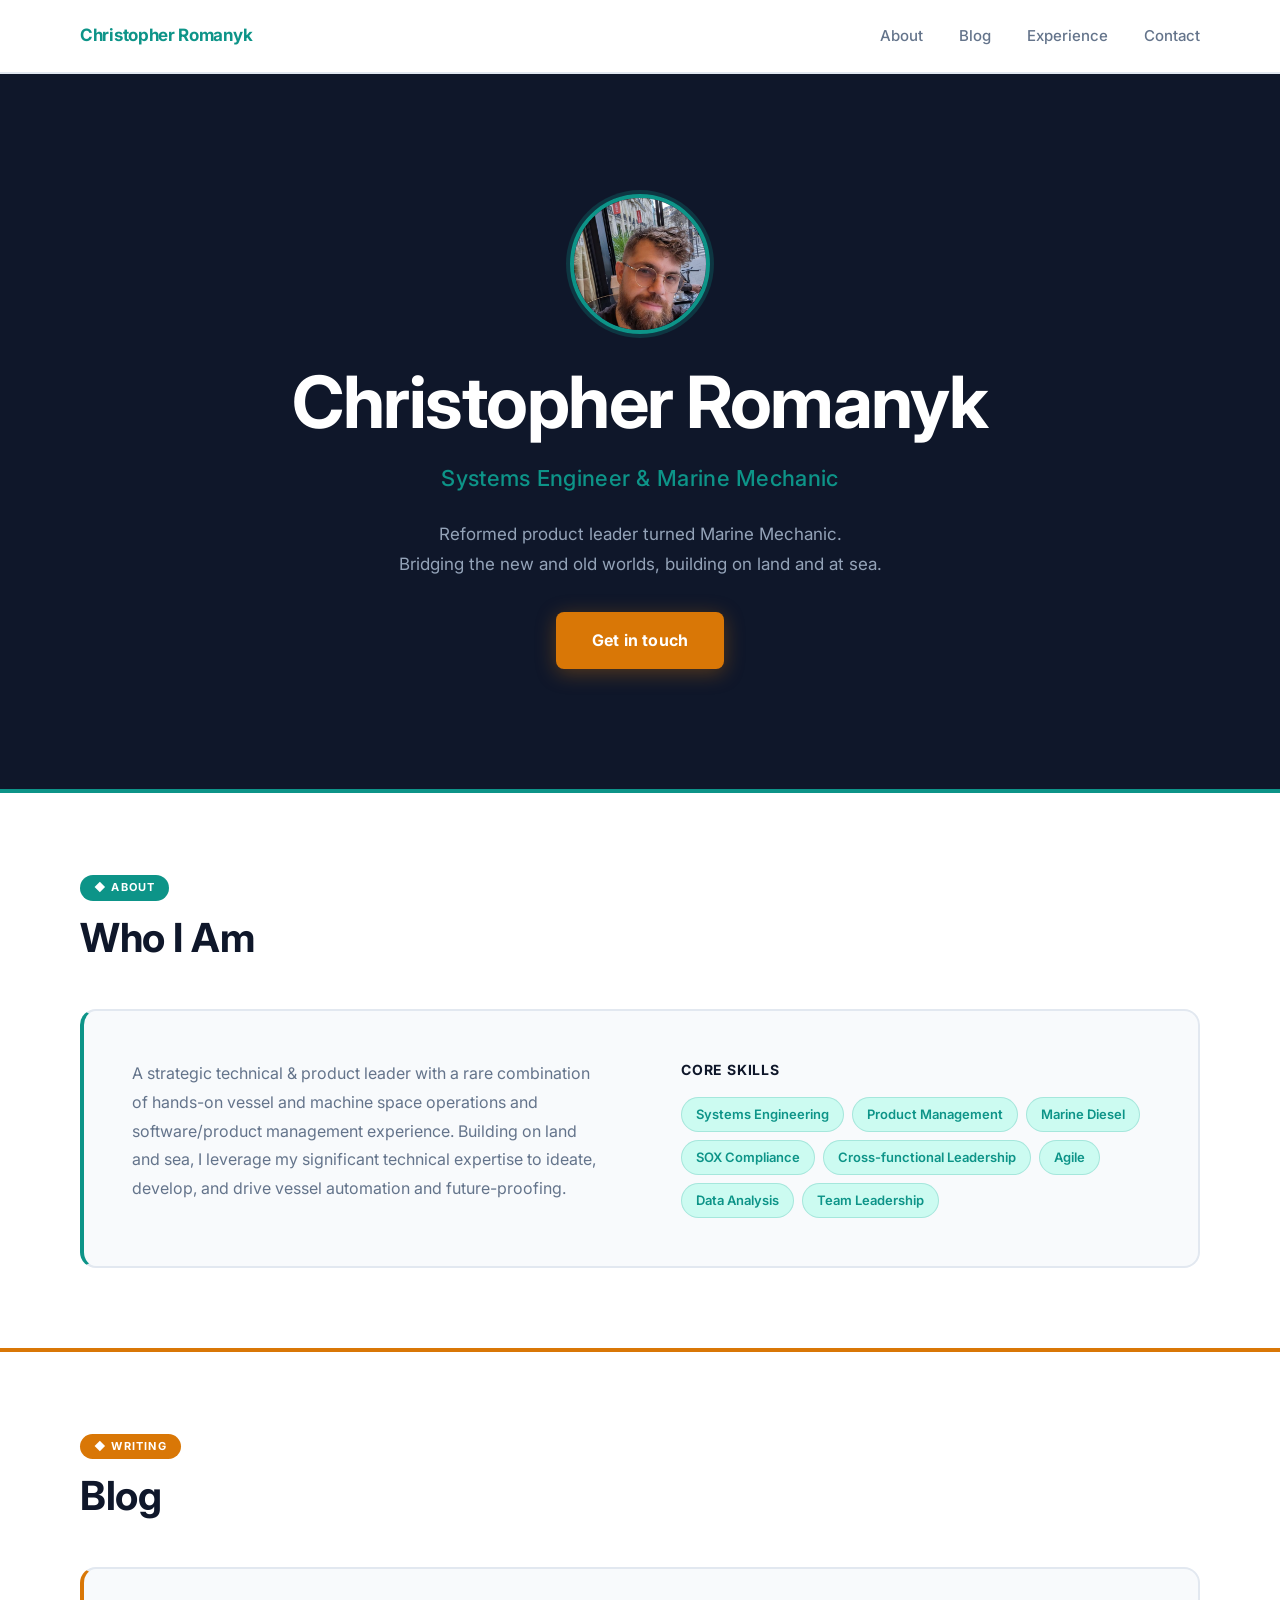
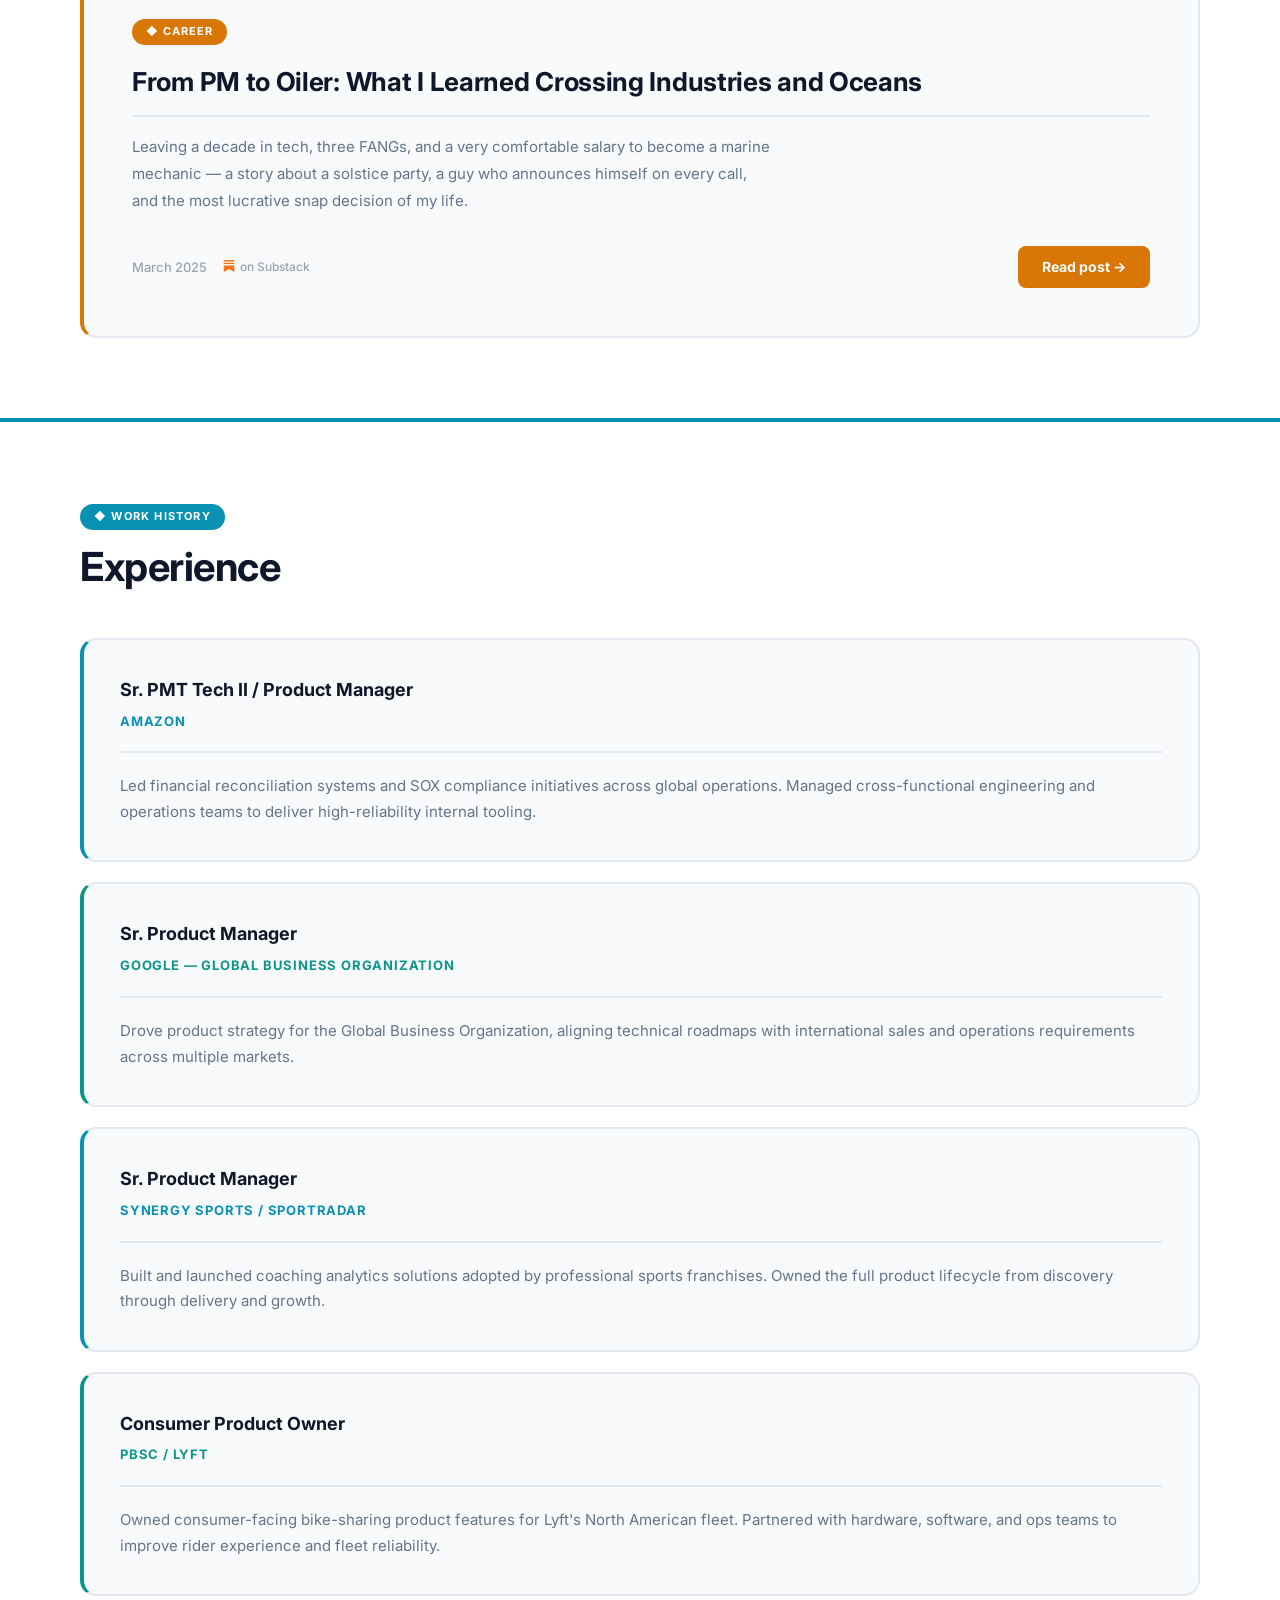
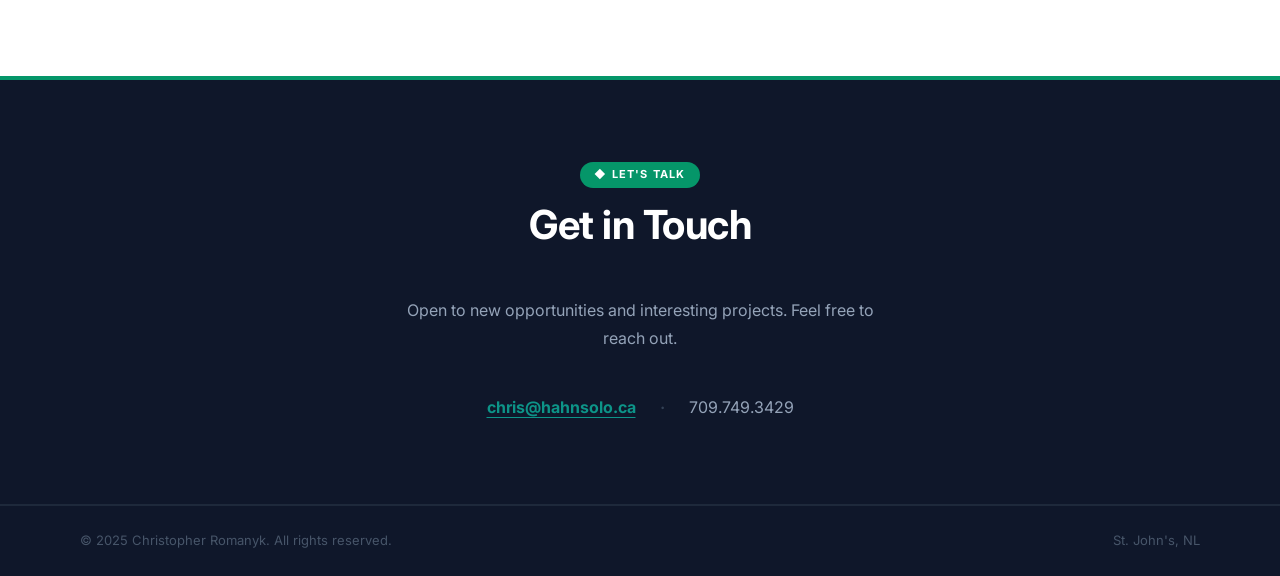
==== index.html @ d070d37f "Update About bio copy in index.html" ====
<!DOCTYPE html>
<html lang="en">
<head>
  <meta charset="UTF-8" />
  <meta name="viewport" content="width=device-width, initial-scale=1.0" />
  <title>Christopher Romanyk</title>
  <link rel="preconnect" href="https://fonts.googleapis.com" />
  <link rel="preconnect" href="https://fonts.gstatic.com" crossorigin />
  <link href="https://fonts.googleapis.com/css2?family=Inter:wght@400;500;600;700&display=swap" rel="stylesheet" />
  <style>
    *, *::before, *::after { box-sizing: border-box; margin: 0; padding: 0; }
    :root {
      --bg:          #FFFFFF;
      --bg-dark:     #0F172A;
      --text-prim:   #0F172A;
      --text-sec:    #64748B;
      --teal:        #0D9488;
      --teal-light:  #CCFBF1;
      --gold:        #D97706;
      --gold-light:  #FEF3C7;
      --cyan:        #0891B2;
      --emerald:     #059669;
      --border:      #E2E8F0;
      --card-bg:     #F8FAFC;
      --max-w:       1280px;
      --pad-x:       80px;
    }
    html { scroll-behavior: smooth; }
    body { font-family: 'Inter', sans-serif; background: var(--bg); color: var(--text-prim); line-height: 1.6; }

    /* NAV */
    header { position: sticky; top: 0; z-index: 100; background: rgba(255,255,255,0.92); backdrop-filter: blur(12px); -webkit-backdrop-filter: blur(12px); border-bottom: 2px solid var(--border); }
    nav { max-width: var(--max-w); margin: 0 auto; padding: 0 var(--pad-x); height: 72px; display: flex; align-items: center; justify-content: space-between; }
    .nav-logo { font-size: 17px; font-weight: 700; color: var(--teal); text-decoration: none; letter-spacing: -0.3px; }
    .nav-links { display: flex; gap: 36px; list-style: none; }
    .nav-links a { font-size: 15px; font-weight: 500; color: var(--text-sec); text-decoration: none; transition: color 0.2s; }
    .nav-links a:hover { color: var(--teal); }

    /* HERO */
    #hero { background: var(--bg-dark); padding: 120px var(--pad-x); display: flex; flex-direction: column; align-items: center; text-align: center; gap: 20px; }
    .hero-photo { width: 140px; height: 140px; border-radius: 50%; object-fit: cover; object-position: center top; border: 4px solid var(--teal); box-shadow: 0 0 0 4px rgba(13,148,136,0.25); margin-bottom: 8px; }
    .hero-name { font-size: 72px; font-weight: 700; line-height: 1.1; letter-spacing: -1.5px; color: #FFFFFF; }
    .hero-title { font-size: 22px; font-weight: 500; color: var(--teal); letter-spacing: 0.3px; }
    .hero-tagline { font-size: 17px; color: #94A3B8; max-width: 620px; line-height: 1.75; margin-top: 4px; }
    .btn { display: inline-block; margin-top: 12px; padding: 16px 36px; background: var(--gold); color: #fff; font-size: 16px; font-weight: 700; border-radius: 8px; text-decoration: none; letter-spacing: 0.2px; transition: background 0.2s, transform 0.15s, box-shadow 0.2s; box-shadow: 0 4px 20px rgba(217,119,6,0.35); }
    .btn:hover { background: #B45309; transform: translateY(-2px); box-shadow: 0 8px 28px rgba(217,119,6,0.45); }

    /* SECTIONS */
    .section-wrapper { border-top: 4px solid var(--border); padding: 80px 0; }
    .section-wrapper.teal-accent  { border-top-color: var(--teal); }
    .section-wrapper.gold-accent  { border-top-color: var(--gold); }
    .section-wrapper.cyan-accent  { border-top-color: var(--cyan); }
    .section-wrapper.dark-section { background: var(--bg-dark); border-top-color: var(--emerald); }
    .inner { max-width: var(--max-w); margin: 0 auto; padding: 0 var(--pad-x); }
    .section-header { margin-bottom: 48px; }
    .section-label { display: inline-flex; align-items: center; gap: 6px; font-size: 11px; font-weight: 700; color: #FFFFFF; text-transform: uppercase; letter-spacing: 1.2px; padding: 4px 14px; border-radius: 9999px; margin-bottom: 14px; }
    .section-label.teal    { background: var(--teal); }
    .section-label.gold    { background: var(--gold); }
    .section-label.cyan    { background: var(--cyan); }
    .section-label.emerald { background: var(--emerald); }
    .section-heading { font-size: 40px; font-weight: 700; letter-spacing: -0.5px; line-height: 1.15; color: var(--text-prim); }
    .dark-section .section-heading { color: #FFFFFF; }

    /* ABOUT */
    .about-grid { display: grid; grid-template-columns: 1fr 1fr; gap: 80px; align-items: start; border: 2px solid var(--border); border-left: 4px solid var(--teal); border-radius: 16px; padding: 48px; background: var(--card-bg); }
    .about-bio { font-size: 16px; color: var(--text-sec); line-height: 1.8; }
    .skills-label { font-size: 14px; font-weight: 700; color: var(--text-prim); margin-bottom: 16px; text-transform: uppercase; letter-spacing: 0.8px; }
    .skills-grid { display: flex; flex-wrap: wrap; gap: 8px; }
    .chip { display: inline-flex; align-items: center; padding: 6px 14px; background: var(--teal-light); color: var(--teal); font-size: 13px; font-weight: 600; border-radius: 9999px; border: 1px solid rgba(13,148,136,0.2); }

    /* BLOG */
    .blog-card { position: relative; display: block; text-decoration: none; background: var(--card-bg); border: 2px solid var(--border); border-left: 4px solid var(--gold); border-radius: 16px; padding: 48px; overflow: hidden; transition: transform 0.25s ease, box-shadow 0.25s ease; }
    .blog-card:hover { transform: translateY(-4px); box-shadow: 0 16px 48px rgba(217,119,6,0.12); }
    .blog-category { display: inline-flex; align-items: center; gap: 6px; font-size: 11px; font-weight: 700; color: #FFFFFF; background: var(--gold); text-transform: uppercase; letter-spacing: 1px; padding: 4px 14px; border-radius: 9999px; margin-bottom: 20px; }
    .blog-title { font-size: 26px; font-weight: 700; color: var(--text-prim); line-height: 1.3; letter-spacing: -0.3px; margin-bottom: 16px; }
    .blog-divider { height: 2px; background: var(--border); margin-bottom: 16px; }
    .blog-excerpt { font-size: 15px; color: var(--text-sec); line-height: 1.8; margin-bottom: 32px; max-width: 640px; }
    .blog-footer { display: flex; align-items: center; justify-content: space-between; }
    .blog-date { font-size: 13px; color: #9ca3af; font-weight: 500; }
    .blog-read-btn { display: inline-flex; align-items: center; gap: 8px; padding: 10px 24px; background: var(--gold); color: #fff; font-size: 14px; font-weight: 700; border-radius: 8px; text-decoration: none; transition: background 0.2s, transform 0.15s; }
    .blog-read-btn:hover { background: #B45309; transform: translateY(-1px); }
    .blog-substack-badge { display: inline-flex; align-items: center; gap: 5px; font-size: 12px; color: #9ca3af; font-weight: 500; }

    /* EXPERIENCE */
    .cards { display: flex; flex-direction: column; gap: 20px; }
    .card { border: 2px solid var(--border); border-left: 4px solid var(--cyan); border-radius: 16px; padding: 36px; background: var(--card-bg); transition: box-shadow 0.2s, transform 0.2s; }
    .card:hover { box-shadow: 0 8px 32px rgba(8,145,178,0.1); transform: translateY(-2px); }
    .card:nth-child(even) { border-left-color: var(--teal); }
    .card-role { font-size: 18px; font-weight: 700; color: var(--text-prim); margin-bottom: 6px; }
    .card-company { font-size: 13px; font-weight: 700; color: var(--cyan); text-transform: uppercase; letter-spacing: 0.8px; margin-bottom: 20px; }
    .card:nth-child(even) .card-company { color: var(--teal); }
    .card-divider { height: 2px; background: var(--border); margin-bottom: 20px; }
    .card-desc { font-size: 15px; color: var(--text-sec); line-height: 1.7; }

    /* CONTACT */
    .dark-section .inner { display: flex; flex-direction: column; align-items: center; text-align: center; }
    .contact-sub { font-size: 16px; color: #94A3B8; max-width: 500px; line-height: 1.75; margin-bottom: 40px; }
    .contact-links { display: flex; align-items: center; gap: 24px; }
    .contact-links a { font-size: 16px; font-weight: 700; color: var(--teal); text-decoration: underline; text-underline-offset: 4px; transition: color 0.2s; }
    .contact-links a:hover { color: #5EEAD4; }
    .contact-sep { color: #334155; font-size: 20px; }
    .contact-phone { font-size: 16px; color: #94A3B8; }

    /* FOOTER */
    footer { border-top: 2px solid #1E293B; height: 72px; display: flex; align-items: center; background: var(--bg-dark); }
    .footer-inner { max-width: var(--max-w); margin: 0 auto; padding: 0 var(--pad-x); width: 100%; display: flex; justify-content: space-between; align-items: center; }
    footer span { font-size: 13px; color: #475569; }

    /* RESPONSIVE */
    @media (max-width: 900px) { :root { --pad-x: 24px; } .hero-name { font-size: 48px; } .about-grid { grid-template-columns: 1fr; gap: 40px; padding: 32px; } }
    @media (max-width: 600px) { .hero-name { font-size: 36px; } .hero-title { font-size: 18px; } .hero-tagline { font-size: 15px; } nav { padding: 0 24px; } .nav-links { gap: 20px; } #hero { padding: 80px 24px; } .blog-card { padding: 32px 24px; } }
  </style>
</head>
<body>

  <header>
    <nav>
      <a class="nav-logo" href="#">Christopher Romanyk</a>
      <ul class="nav-links">
        <li><a href="#about">About</a></li>
        <li><a href="#blog">Blog</a></li>
        <li><a href="#experience">Experience</a></li>
        <li><a href="#contact">Contact</a></li>
      </ul>
    </nav>
  </header>

  <section id="hero">
    <img class="hero-photo" src="assets/photo.png" alt="Christopher Romanyk" />
    <h1 class="hero-name">Christopher Romanyk</h1>
    <p class="hero-title">Systems Engineer &amp; Marine Mechanic</p>
    <p class="hero-tagline">Reformed product leader turned Marine Mechanic.<br>Bridging the new and old worlds, building on land and at sea.</p>
    <a class="btn" href="#contact">Get in touch</a>
  </section>

  <div class="section-wrapper teal-accent" id="about">
    <div class="inner">
      <div class="section-header">
        <div class="section-label teal">&#9670; About</div>
        <h2 class="section-heading">Who I Am</h2>
      </div>
      <div class="about-grid">
        <p class="about-bio">A strategic technical &amp; product leader with a rare combination of hands-on vessel and machine space operations and software/product management experience. Building on land and sea, I leverage my significant technical expertise to ideate, develop, and drive vessel automation and future-proofing.</p>
        <div>
          <p class="skills-label">Core Skills</p>
          <div class="skills-grid">
            <span class="chip">Systems Engineering</span>
            <span class="chip">Product Management</span>
            <span class="chip">Marine Diesel</span>
            <span class="chip">SOX Compliance</span>
            <span class="chip">Cross-functional Leadership</span>
            <span class="chip">Agile</span>
            <span class="chip">Data Analysis</span>
            <span class="chip">Team Leadership</span>
          </div>
        </div>
      </div>
    </div>
  </div>

  <div class="section-wrapper gold-accent" id="blog">
    <div class="inner">
      <div class="section-header">
        <div class="section-label gold">&#9670; Writing</div>
        <h2 class="section-heading">Blog</h2>
      </div>
      <div class="cards">
        <article class="blog-card">
          <span class="blog-category">&#9670; Career</span>
          <h3 class="blog-title">From PM to Oiler: What I Learned Crossing Industries and Oceans</h3>
          <div class="blog-divider"></div>
          <p class="blog-excerpt">Leaving a decade in tech, three FANGs, and a very comfortable salary to become a marine mechanic — a story about a solstice party, a guy who announces himself on every call, and the most lucrative snap decision of my life.</p>
          <div class="blog-footer">
            <div>
              <span class="blog-date">March 2025</span>
              <span class="blog-substack-badge" style="margin-left:12px;">
                <svg width="12" height="12" viewBox="0 0 24 24" fill="#f97316"><path d="M22.539 8.242H1.46V5.406h21.08v2.836zM1.46 10.812V24L12 18.11 22.54 24V10.812H1.46zM22.54 0H1.46v2.836h21.08V0z"/></svg>
                on Substack
              </span>
            </div>
            <a class="blog-read-btn" href="https://chrishahn3.substack.com/p/from-pm-to-oiler" target="_blank" rel="noopener">Read post &#8594;</a>
          </div>
        </article>
      </div>
    </div>
  </div>

  <div class="section-wrapper cyan-accent" id="experience">
    <div class="inner">
      <div class="section-header">
        <div class="section-label cyan">&#9670; Work History</div>
        <h2 class="section-heading">Experience</h2>
      </div>
      <div class="cards">
        <article class="card">
          <p class="card-role">Sr. PMT Tech II / Product Manager</p>
          <p class="card-company">Amazon</p>
          <div class="card-divider"></div>
          <p class="card-desc">Led financial reconciliation systems and SOX compliance initiatives across global operations. Managed cross-functional engineering and operations teams to deliver high-reliability internal tooling.</p>
        </article>
        <article class="card">
          <p class="card-role">Sr. Product Manager</p>
          <p class="card-company">Google &#8212; Global Business Organization</p>
          <div class="card-divider"></div>
          <p class="card-desc">Drove product strategy for the Global Business Organization, aligning technical roadmaps with international sales and operations requirements across multiple markets.</p>
        </article>
        <article class="card">
          <p class="card-role">Sr. Product Manager</p>
          <p class="card-company">Synergy Sports / SportRadar</p>
          <div class="card-divider"></div>
          <p class="card-desc">Built and launched coaching analytics solutions adopted by professional sports franchises. Owned the full product lifecycle from discovery through delivery and growth.</p>
        </article>
        <article class="card">
          <p class="card-role">Consumer Product Owner</p>
          <p class="card-company">PBSC / Lyft</p>
          <div class="card-divider"></div>
          <p class="card-desc">Owned consumer-facing bike-sharing product features for Lyft's North American fleet. Partnered with hardware, software, and ops teams to improve rider experience and fleet reliability.</p>
        </article>
      </div>
    </div>
  </div>

  <div class="section-wrapper dark-section" id="contact">
    <div class="inner">
      <div class="section-header">
        <div class="section-label emerald">&#9670; Let's Talk</div>
        <h2 class="section-heading">Get in Touch</h2>
      </div>
      <p class="contact-sub">Open to new opportunities and interesting projects. Feel free to reach out.</p>
      <div class="contact-links">
        <a href="mailto:chris@hahnsolo.ca">chris@hahnsolo.ca</a>
        <span class="contact-sep">&#183;</span>
        <span class="contact-phone">709.749.3429</span>
      </div>
    </div>
  </div>

  <footer>
    <div class="footer-inner">
      <span>&#169; 2025 Christopher Romanyk. All rights reserved.</span>
      <span>St. John's, NL</span>
    </div>
  </footer>

</body>
</html>
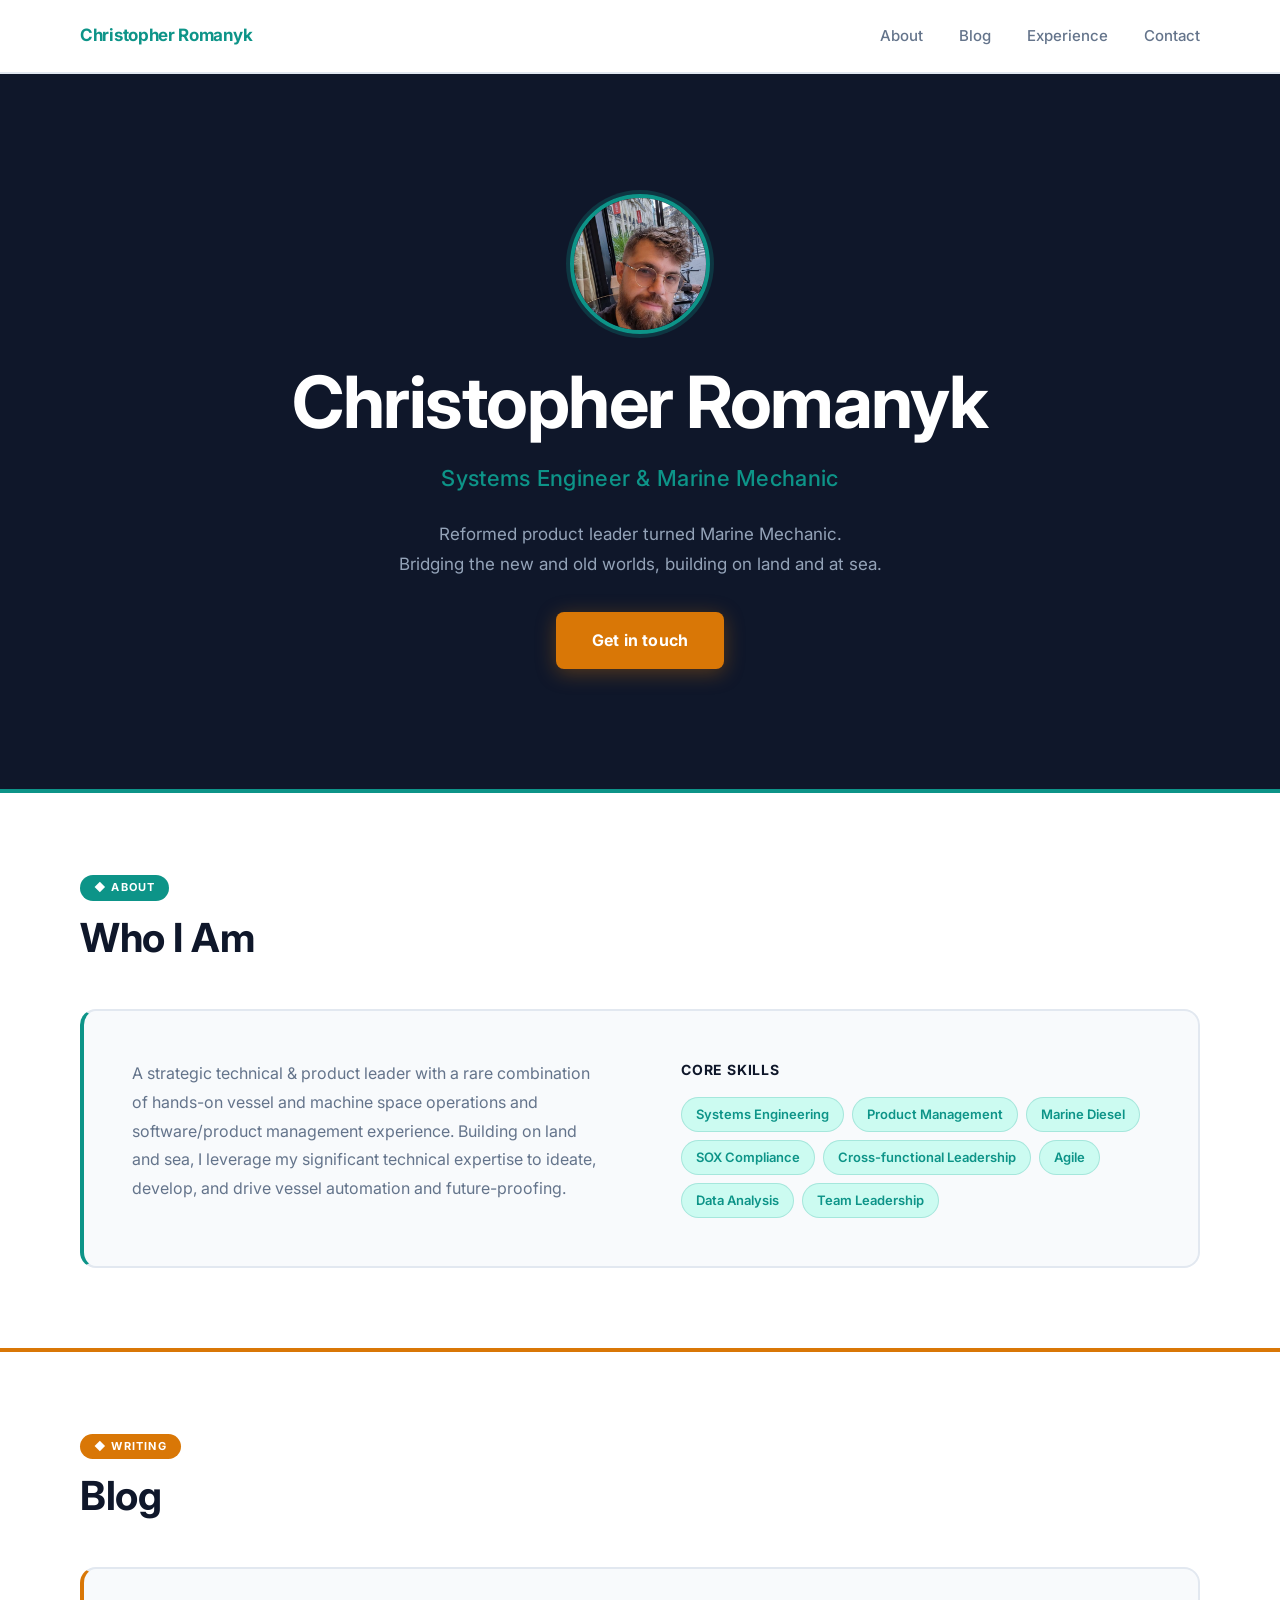
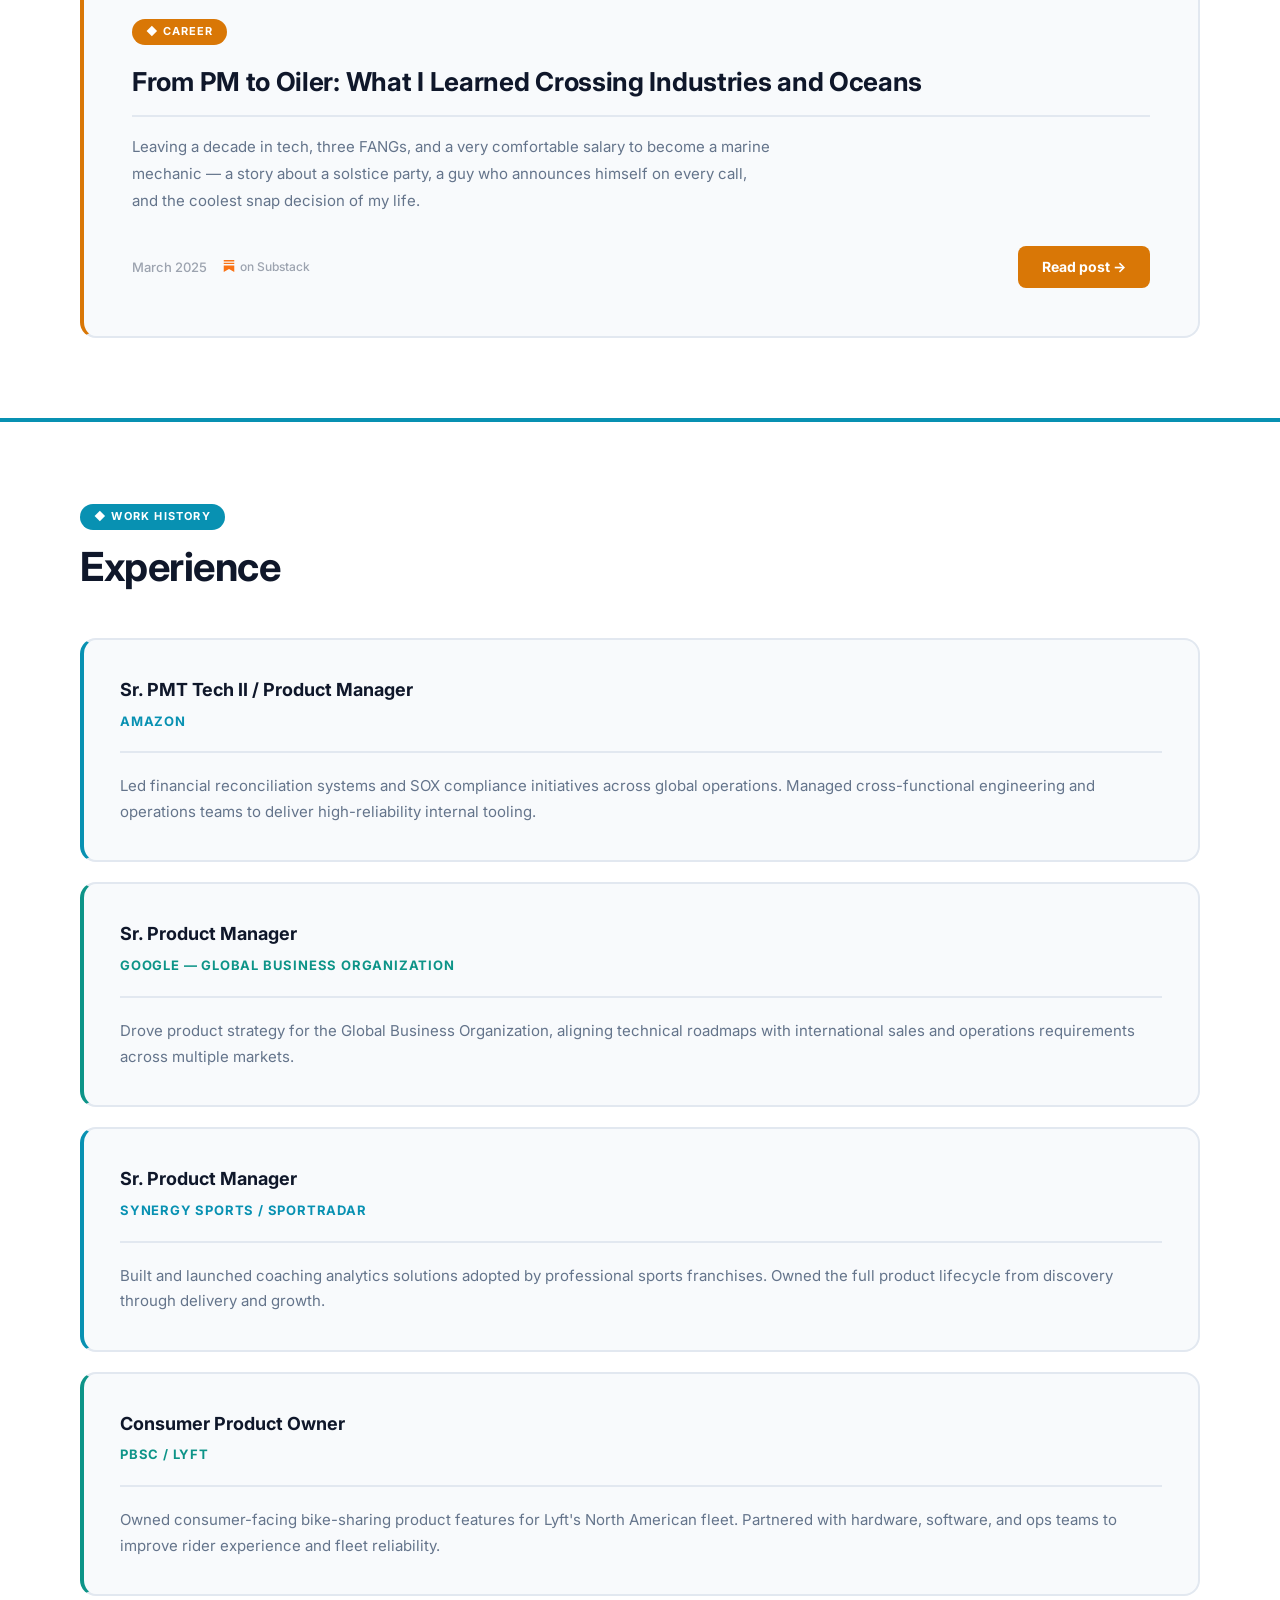
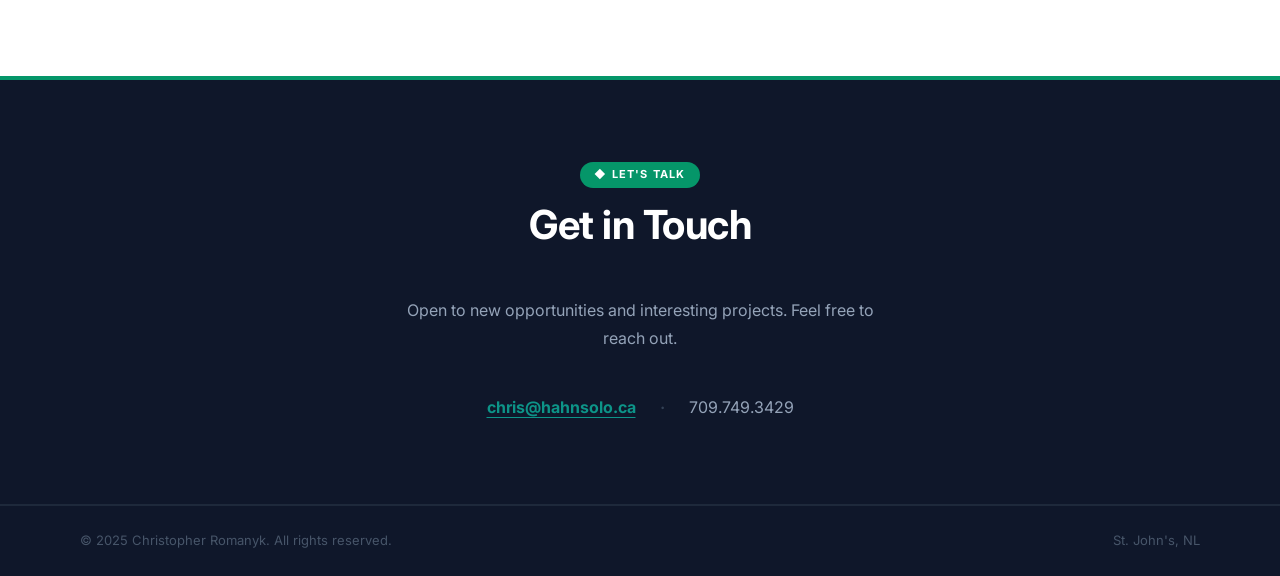
==== commit 26e56862: "Update blog excerpt: 'coolest' instead of 'most lucrative' snap decision" ====
--- a/index.html
+++ b/index.html
@@ -169,7 +169,7 @@
           <span class="blog-category">&#9670; Career</span>
           <h3 class="blog-title">From PM to Oiler: What I Learned Crossing Industries and Oceans</h3>
           <div class="blog-divider"></div>
-          <p class="blog-excerpt">Leaving a decade in tech, three FANGs, and a very comfortable salary to become a marine mechanic — a story about a solstice party, a guy who announces himself on every call, and the most lucrative snap decision of my life.</p>
+          <p class="blog-excerpt">Leaving a decade in tech, three FANGs, and a very comfortable salary to become a marine mechanic — a story about a solstice party, a guy who announces himself on every call, and the coolest snap decision of my life.</p>
           <div class="blog-footer">
             <div>
               <span class="blog-date">March 2025</span>
@@ -243,4 +243,4 @@
   </footer>
 
 </body>
-</html>+</html>
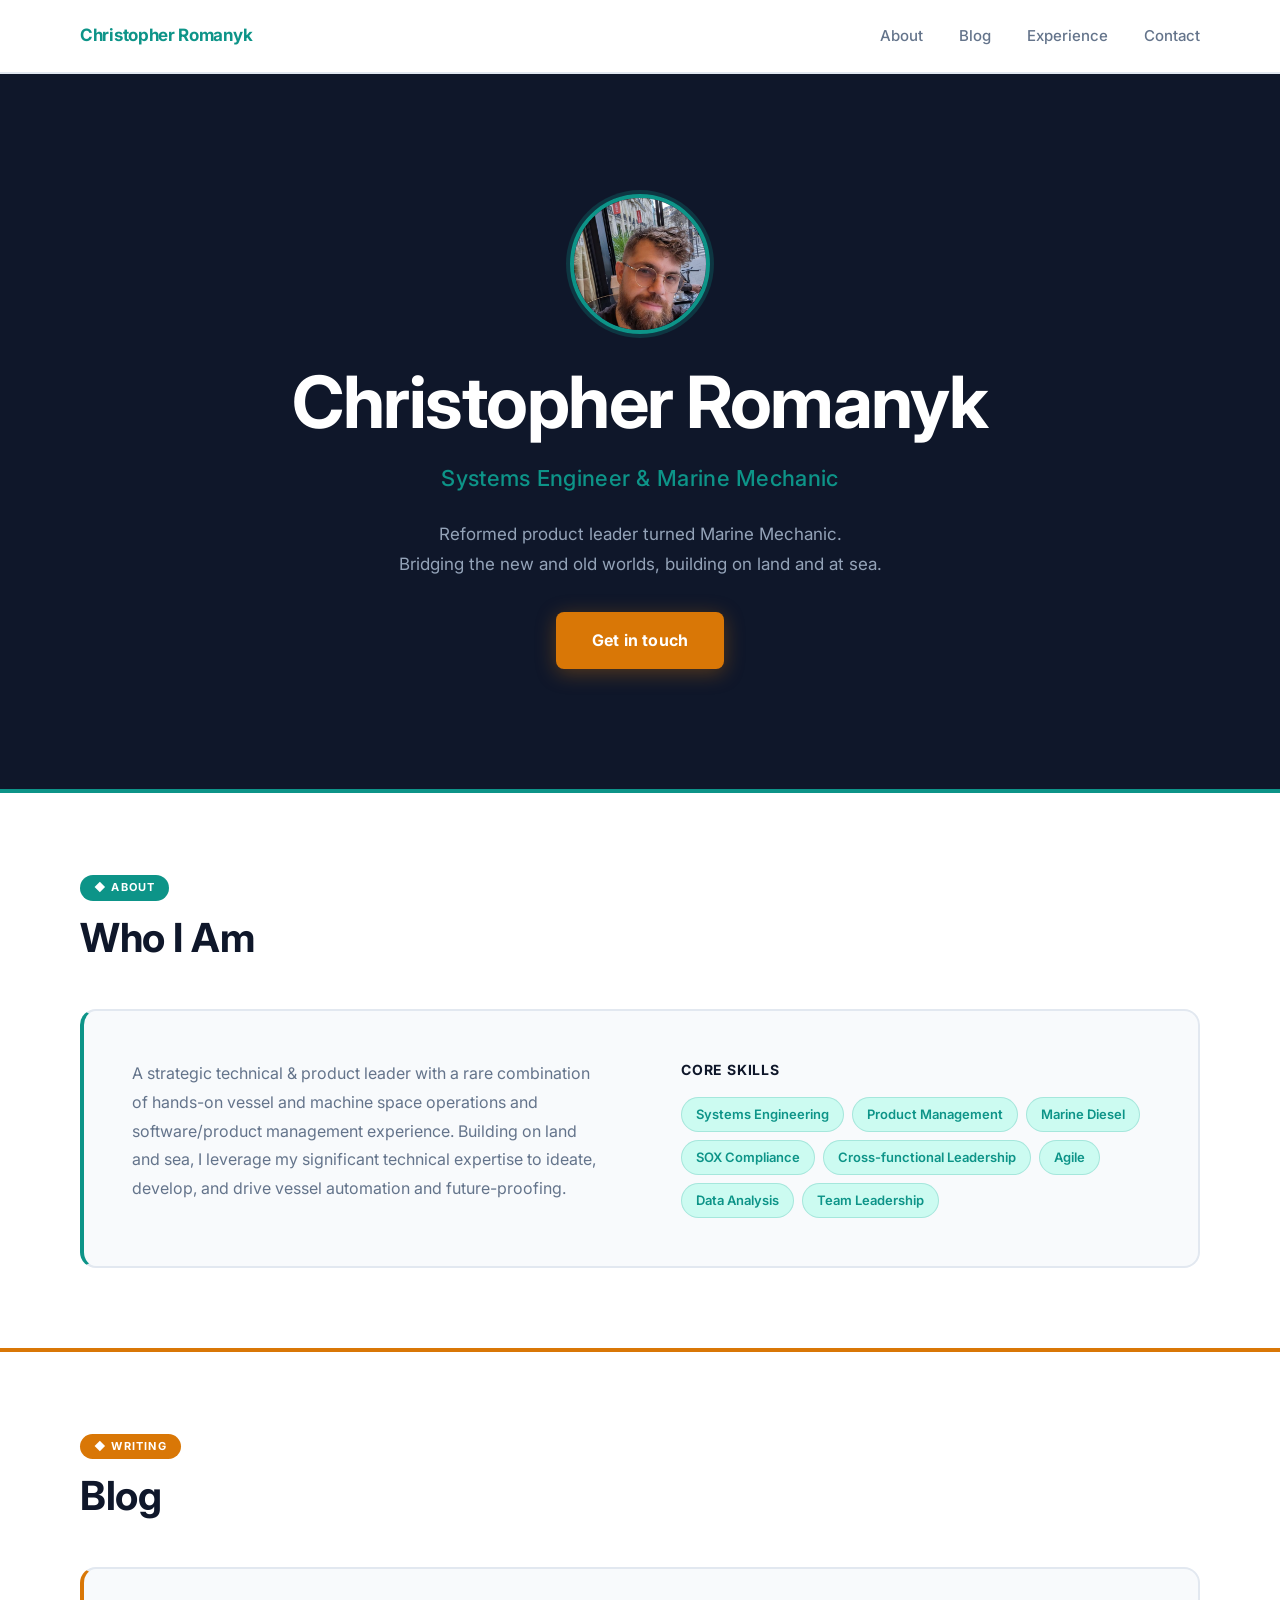
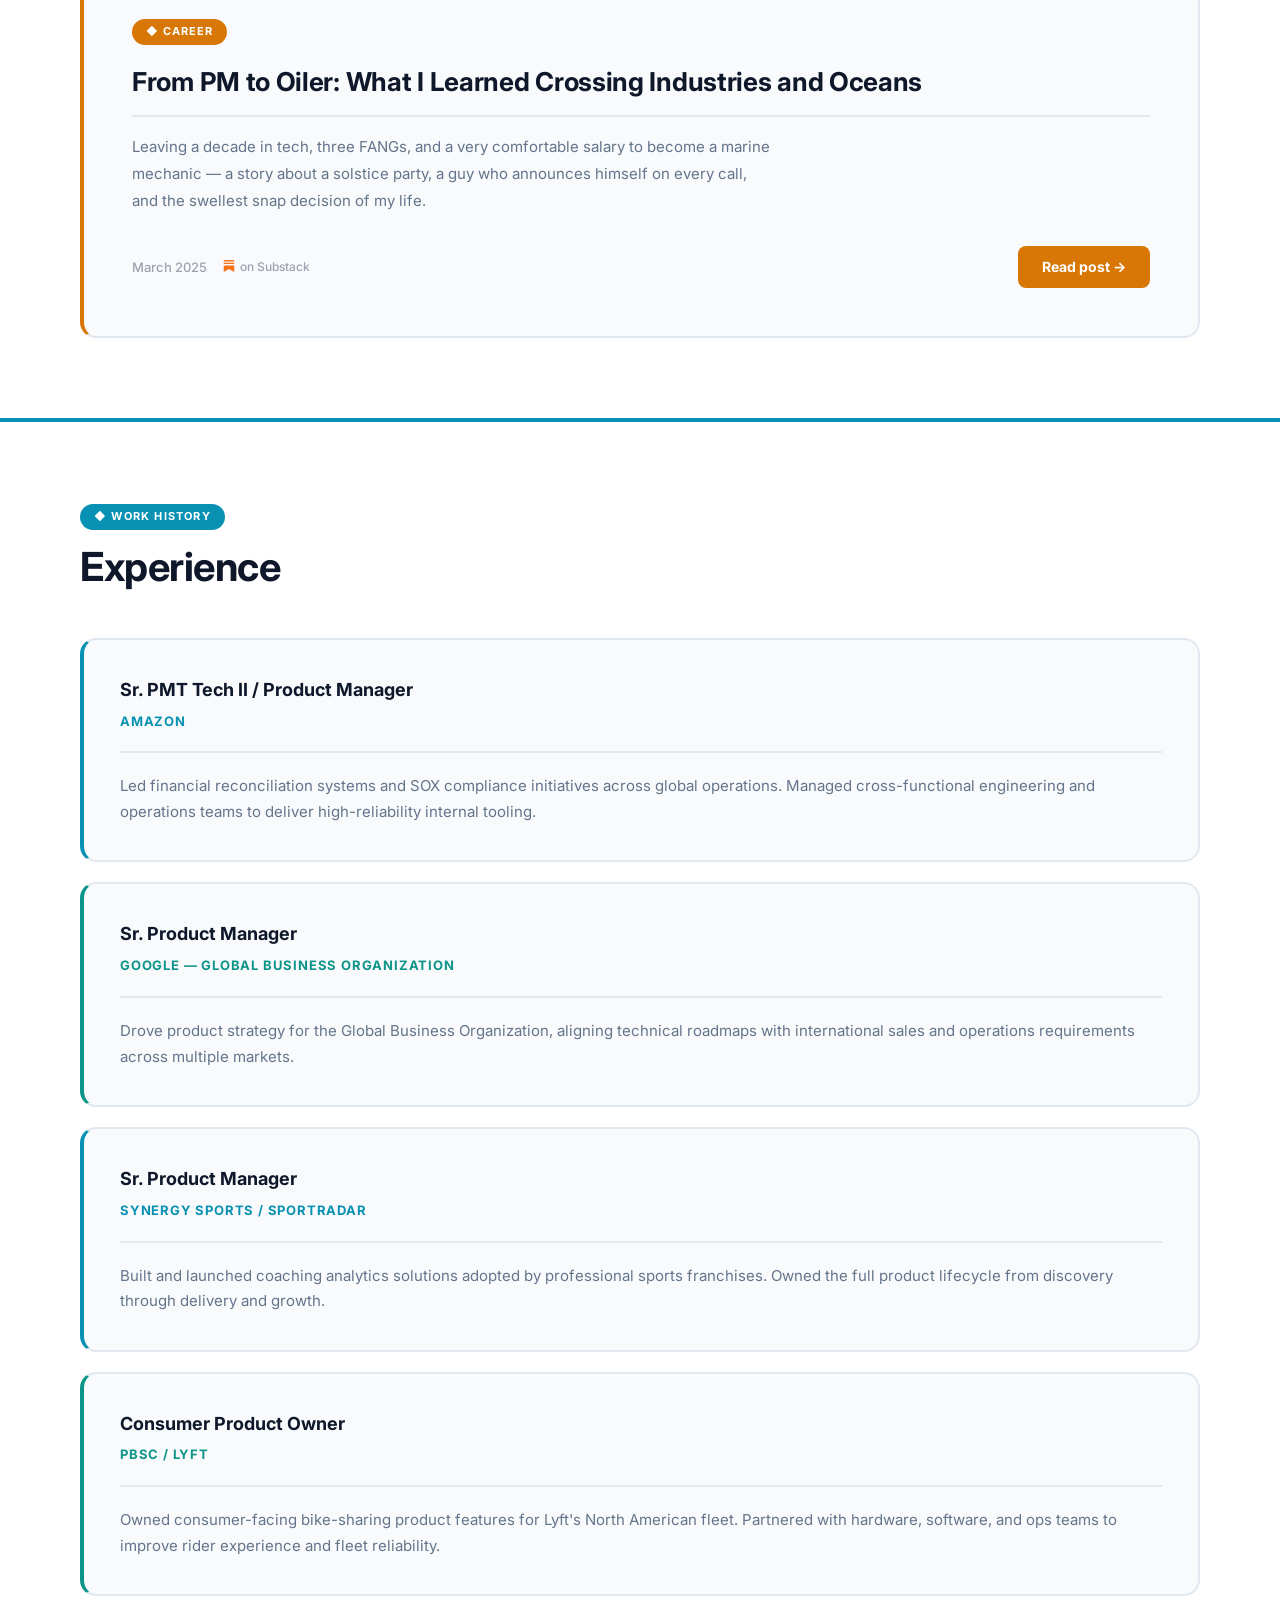
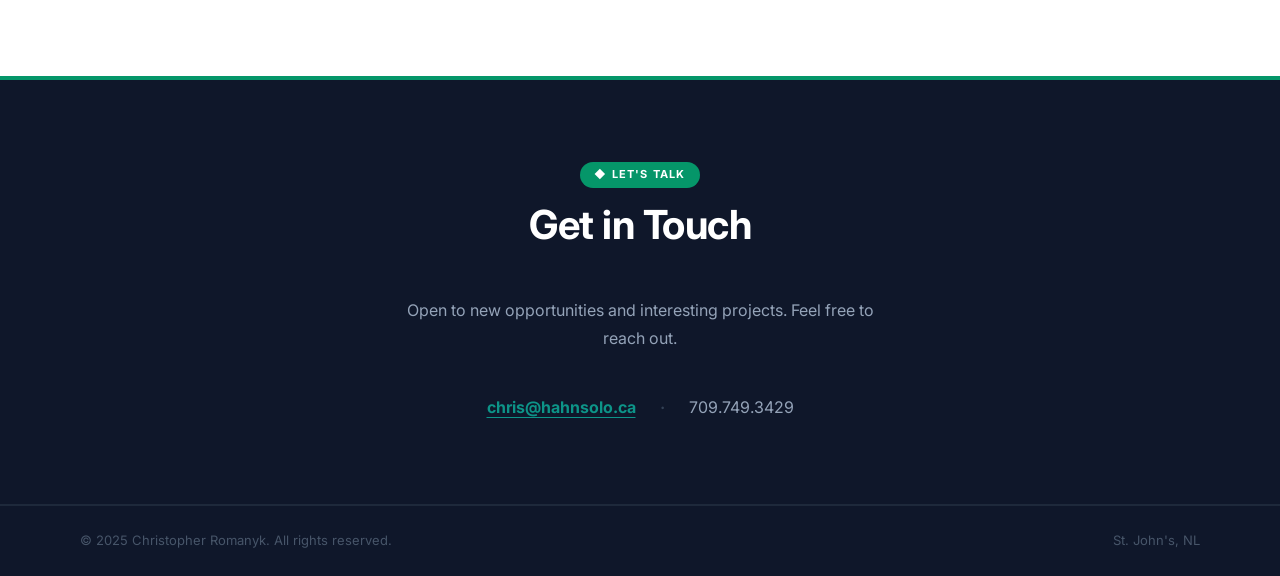
==== commit e891ff4b: "blog excerpt: 'swellest' snap decision (nautical pun)" ====
--- a/index.html
+++ b/index.html
@@ -169,7 +169,7 @@
           <span class="blog-category">&#9670; Career</span>
           <h3 class="blog-title">From PM to Oiler: What I Learned Crossing Industries and Oceans</h3>
           <div class="blog-divider"></div>
-          <p class="blog-excerpt">Leaving a decade in tech, three FANGs, and a very comfortable salary to become a marine mechanic — a story about a solstice party, a guy who announces himself on every call, and the coolest snap decision of my life.</p>
+          <p class="blog-excerpt">Leaving a decade in tech, three FANGs, and a very comfortable salary to become a marine mechanic — a story about a solstice party, a guy who announces himself on every call, and the swellest snap decision of my life.</p>
           <div class="blog-footer">
             <div>
               <span class="blog-date">March 2025</span>
@@ -243,4 +243,4 @@
   </footer>
 
 </body>
-</html>
+</html>
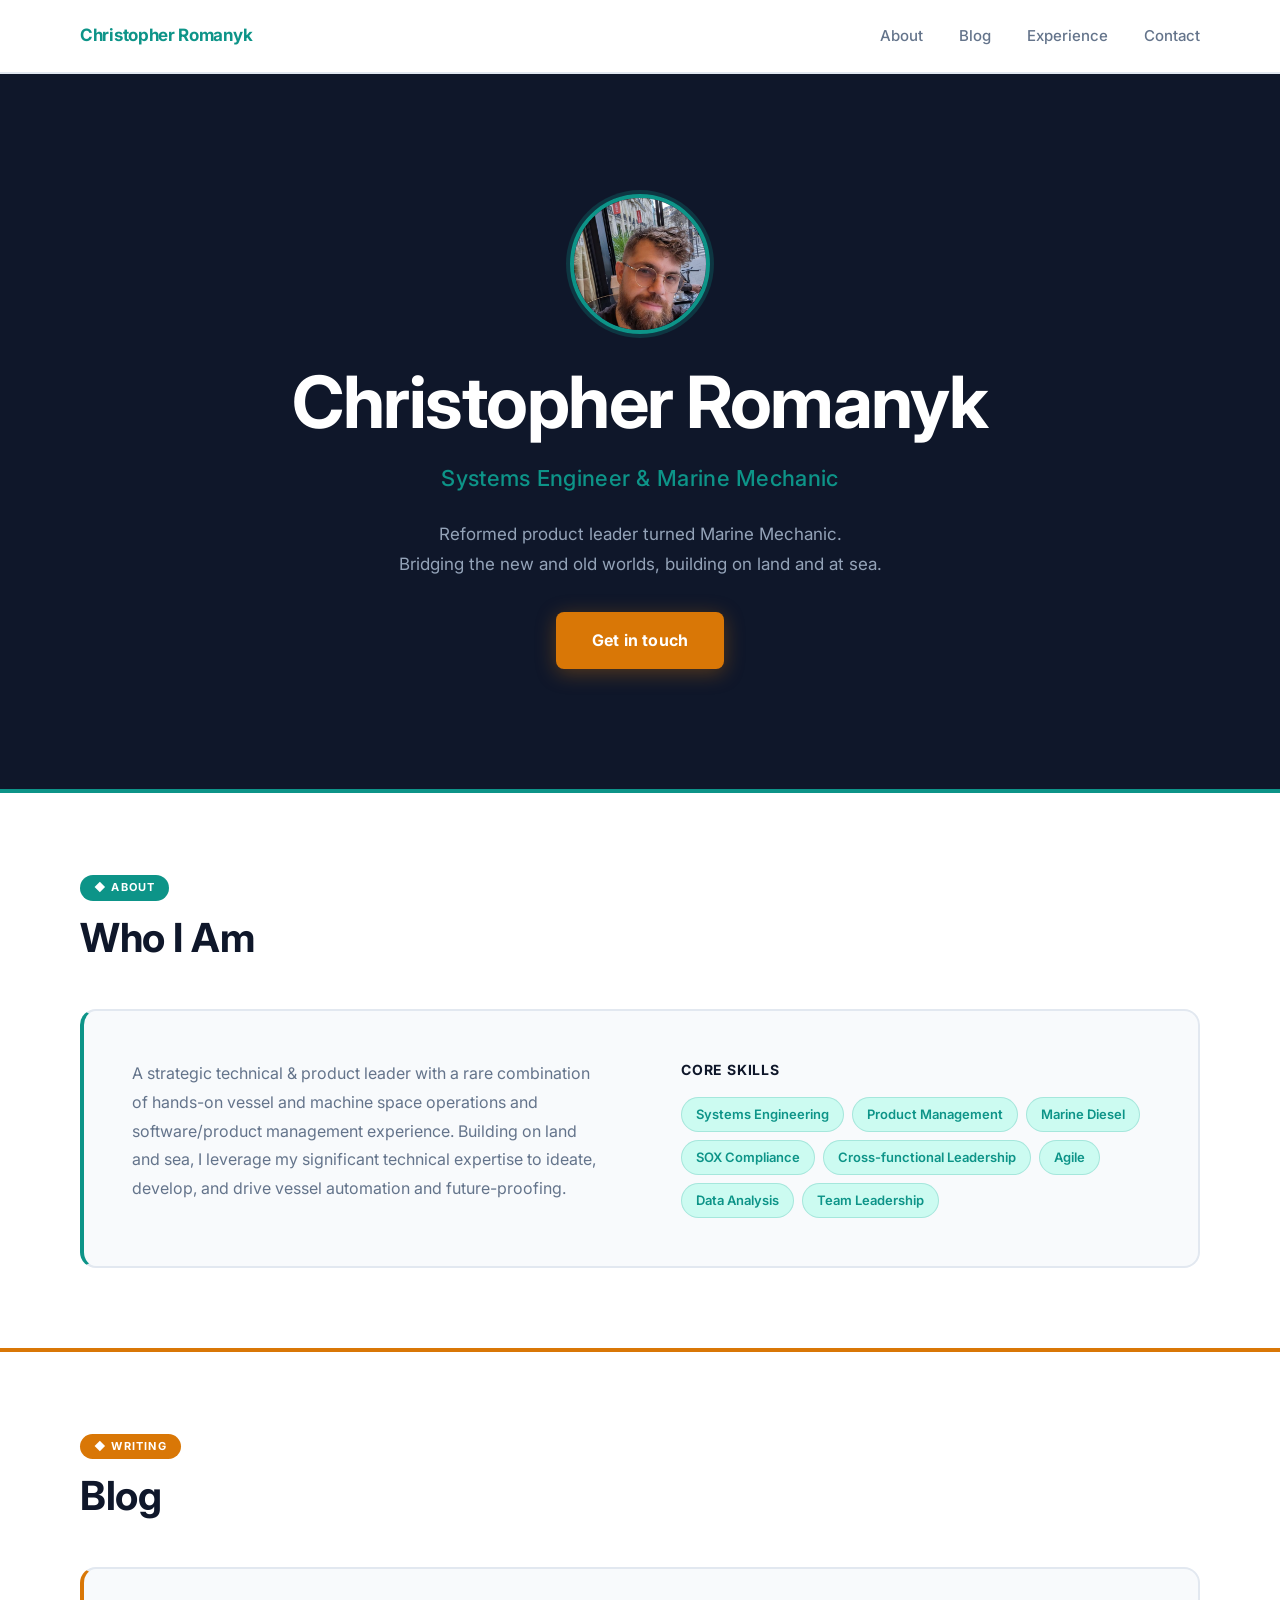
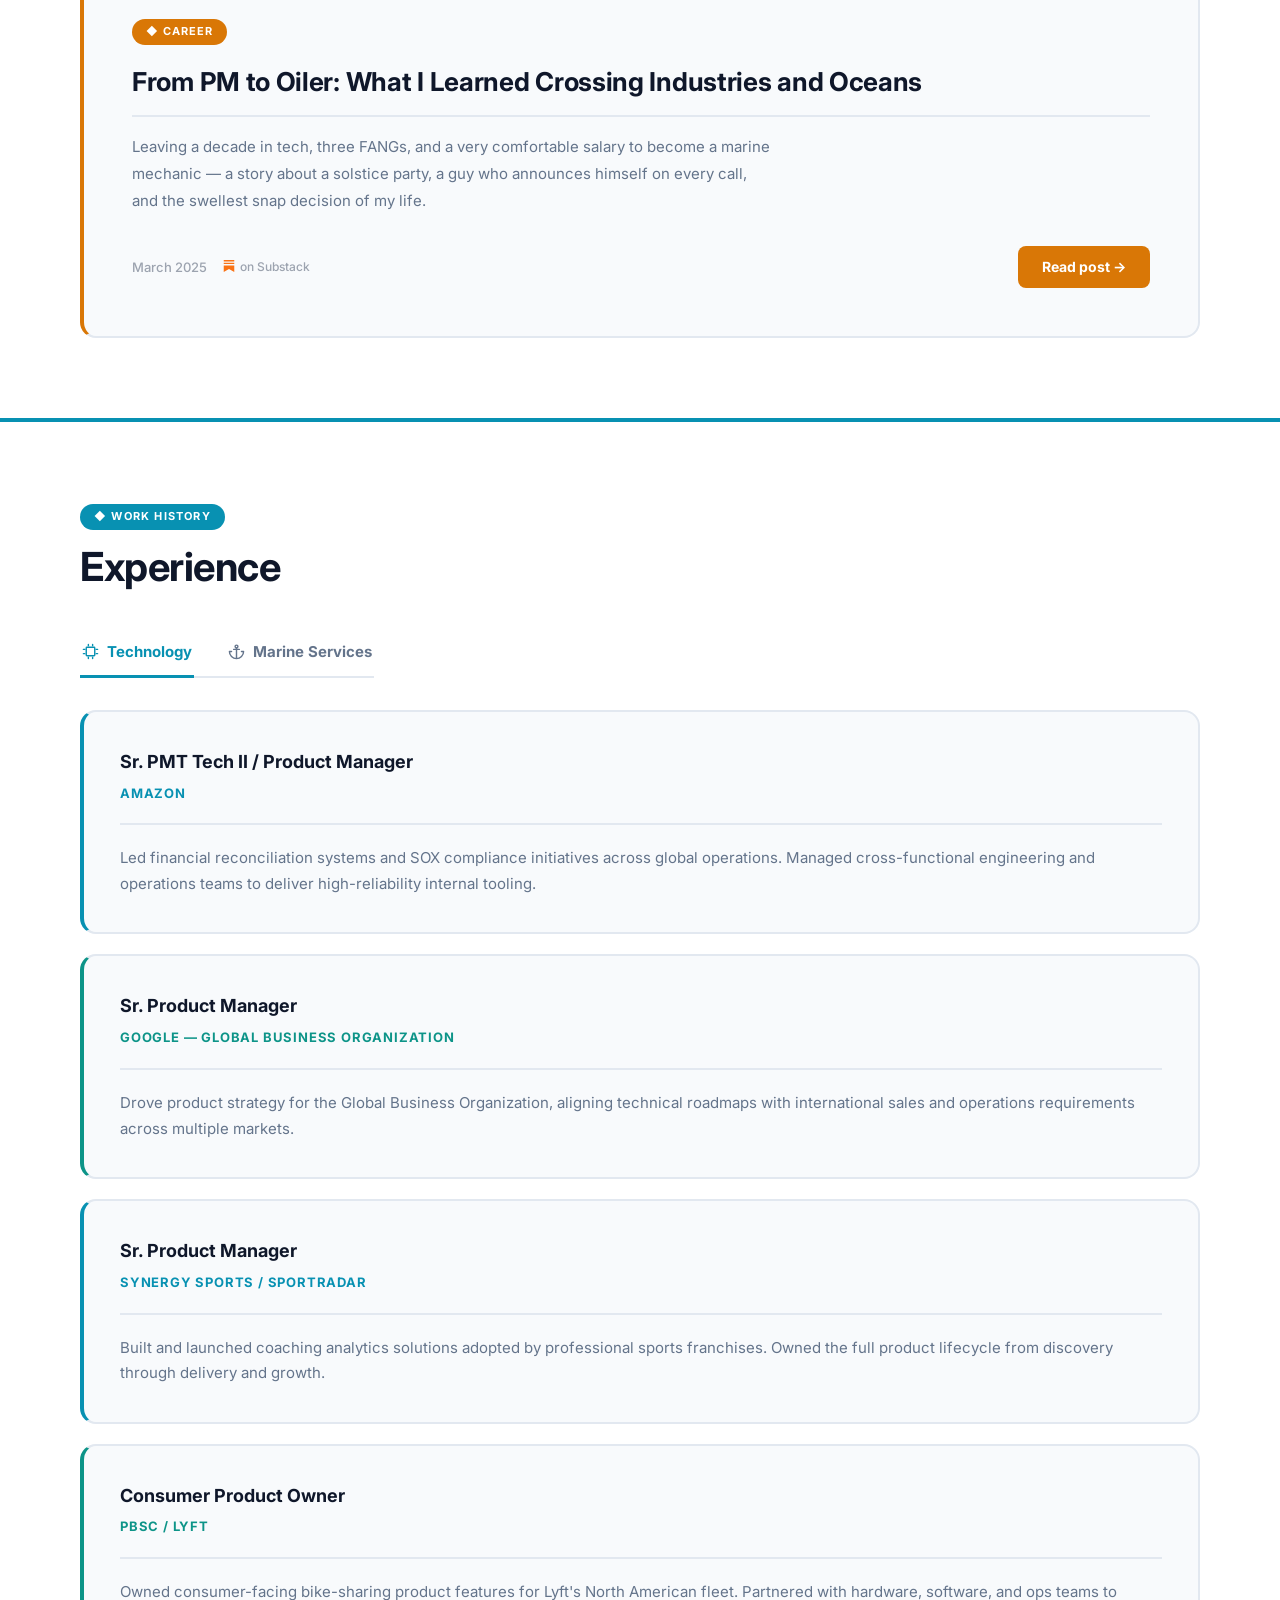
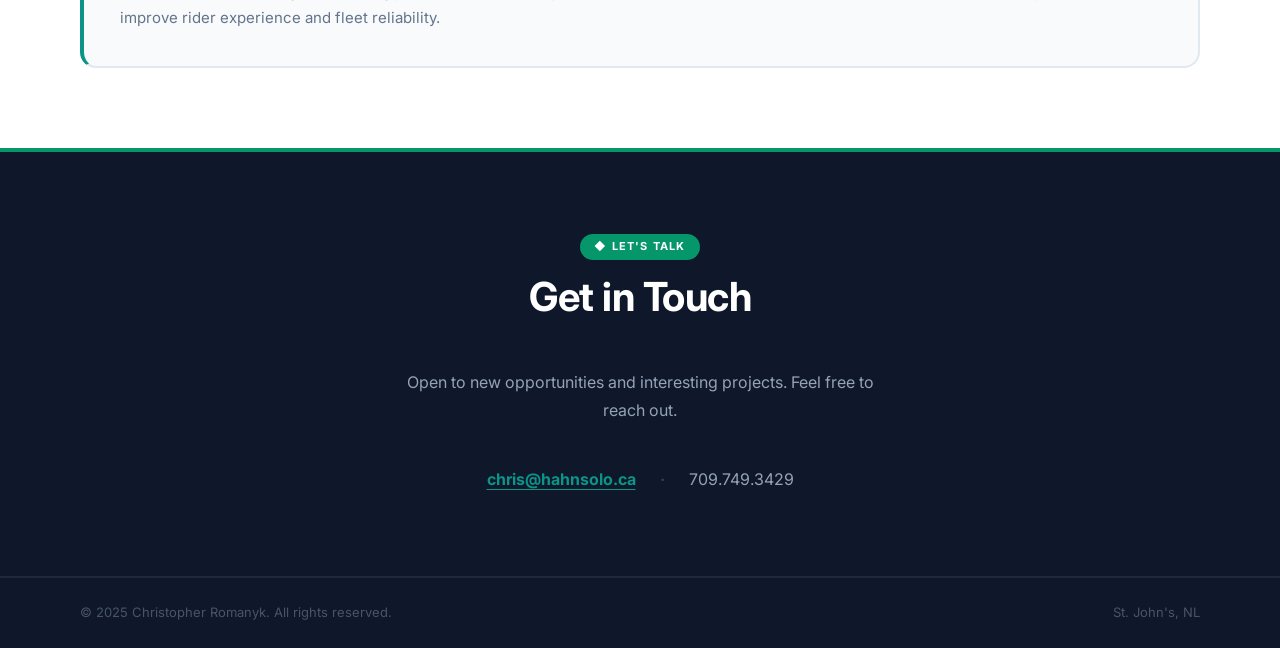
==== commit 591aecfd: "Experience: add Technology | Marine Services tab toggle" ====
--- a/index.html
+++ b/index.html
@@ -1,246 +1,299 @@
-<!DOCTYPE html>
-<html lang="en">
-<head>
-  <meta charset="UTF-8" />
-  <meta name="viewport" content="width=device-width, initial-scale=1.0" />
-  <title>Christopher Romanyk</title>
-  <link rel="preconnect" href="https://fonts.googleapis.com" />
-  <link rel="preconnect" href="https://fonts.gstatic.com" crossorigin />
-  <link href="https://fonts.googleapis.com/css2?family=Inter:wght@400;500;600;700&display=swap" rel="stylesheet" />
-  <style>
-    *, *::before, *::after { box-sizing: border-box; margin: 0; padding: 0; }
-    :root {
-      --bg:          #FFFFFF;
-      --bg-dark:     #0F172A;
-      --text-prim:   #0F172A;
-      --text-sec:    #64748B;
-      --teal:        #0D9488;
-      --teal-light:  #CCFBF1;
-      --gold:        #D97706;
-      --gold-light:  #FEF3C7;
-      --cyan:        #0891B2;
-      --emerald:     #059669;
-      --border:      #E2E8F0;
-      --card-bg:     #F8FAFC;
-      --max-w:       1280px;
-      --pad-x:       80px;
-    }
-    html { scroll-behavior: smooth; }
-    body { font-family: 'Inter', sans-serif; background: var(--bg); color: var(--text-prim); line-height: 1.6; }
-
-    /* NAV */
-    header { position: sticky; top: 0; z-index: 100; background: rgba(255,255,255,0.92); backdrop-filter: blur(12px); -webkit-backdrop-filter: blur(12px); border-bottom: 2px solid var(--border); }
-    nav { max-width: var(--max-w); margin: 0 auto; padding: 0 var(--pad-x); height: 72px; display: flex; align-items: center; justify-content: space-between; }
-    .nav-logo { font-size: 17px; font-weight: 700; color: var(--teal); text-decoration: none; letter-spacing: -0.3px; }
-    .nav-links { display: flex; gap: 36px; list-style: none; }
-    .nav-links a { font-size: 15px; font-weight: 500; color: var(--text-sec); text-decoration: none; transition: color 0.2s; }
-    .nav-links a:hover { color: var(--teal); }
-
-    /* HERO */
-    #hero { background: var(--bg-dark); padding: 120px var(--pad-x); display: flex; flex-direction: column; align-items: center; text-align: center; gap: 20px; }
-    .hero-photo { width: 140px; height: 140px; border-radius: 50%; object-fit: cover; object-position: center top; border: 4px solid var(--teal); box-shadow: 0 0 0 4px rgba(13,148,136,0.25); margin-bottom: 8px; }
-    .hero-name { font-size: 72px; font-weight: 700; line-height: 1.1; letter-spacing: -1.5px; color: #FFFFFF; }
-    .hero-title { font-size: 22px; font-weight: 500; color: var(--teal); letter-spacing: 0.3px; }
-    .hero-tagline { font-size: 17px; color: #94A3B8; max-width: 620px; line-height: 1.75; margin-top: 4px; }
-    .btn { display: inline-block; margin-top: 12px; padding: 16px 36px; background: var(--gold); color: #fff; font-size: 16px; font-weight: 700; border-radius: 8px; text-decoration: none; letter-spacing: 0.2px; transition: background 0.2s, transform 0.15s, box-shadow 0.2s; box-shadow: 0 4px 20px rgba(217,119,6,0.35); }
-    .btn:hover { background: #B45309; transform: translateY(-2px); box-shadow: 0 8px 28px rgba(217,119,6,0.45); }
-
-    /* SECTIONS */
-    .section-wrapper { border-top: 4px solid var(--border); padding: 80px 0; }
-    .section-wrapper.teal-accent  { border-top-color: var(--teal); }
-    .section-wrapper.gold-accent  { border-top-color: var(--gold); }
-    .section-wrapper.cyan-accent  { border-top-color: var(--cyan); }
-    .section-wrapper.dark-section { background: var(--bg-dark); border-top-color: var(--emerald); }
-    .inner { max-width: var(--max-w); margin: 0 auto; padding: 0 var(--pad-x); }
-    .section-header { margin-bottom: 48px; }
-    .section-label { display: inline-flex; align-items: center; gap: 6px; font-size: 11px; font-weight: 700; color: #FFFFFF; text-transform: uppercase; letter-spacing: 1.2px; padding: 4px 14px; border-radius: 9999px; margin-bottom: 14px; }
-    .section-label.teal    { background: var(--teal); }
-    .section-label.gold    { background: var(--gold); }
-    .section-label.cyan    { background: var(--cyan); }
-    .section-label.emerald { background: var(--emerald); }
-    .section-heading { font-size: 40px; font-weight: 700; letter-spacing: -0.5px; line-height: 1.15; color: var(--text-prim); }
-    .dark-section .section-heading { color: #FFFFFF; }
-
-    /* ABOUT */
-    .about-grid { display: grid; grid-template-columns: 1fr 1fr; gap: 80px; align-items: start; border: 2px solid var(--border); border-left: 4px solid var(--teal); border-radius: 16px; padding: 48px; background: var(--card-bg); }
-    .about-bio { font-size: 16px; color: var(--text-sec); line-height: 1.8; }
-    .skills-label { font-size: 14px; font-weight: 700; color: var(--text-prim); margin-bottom: 16px; text-transform: uppercase; letter-spacing: 0.8px; }
-    .skills-grid { display: flex; flex-wrap: wrap; gap: 8px; }
-    .chip { display: inline-flex; align-items: center; padding: 6px 14px; background: var(--teal-light); color: var(--teal); font-size: 13px; font-weight: 600; border-radius: 9999px; border: 1px solid rgba(13,148,136,0.2); }
-
-    /* BLOG */
-    .blog-card { position: relative; display: block; text-decoration: none; background: var(--card-bg); border: 2px solid var(--border); border-left: 4px solid var(--gold); border-radius: 16px; padding: 48px; overflow: hidden; transition: transform 0.25s ease, box-shadow 0.25s ease; }
-    .blog-card:hover { transform: translateY(-4px); box-shadow: 0 16px 48px rgba(217,119,6,0.12); }
-    .blog-category { display: inline-flex; align-items: center; gap: 6px; font-size: 11px; font-weight: 700; color: #FFFFFF; background: var(--gold); text-transform: uppercase; letter-spacing: 1px; padding: 4px 14px; border-radius: 9999px; margin-bottom: 20px; }
-    .blog-title { font-size: 26px; font-weight: 700; color: var(--text-prim); line-height: 1.3; letter-spacing: -0.3px; margin-bottom: 16px; }
-    .blog-divider { height: 2px; background: var(--border); margin-bottom: 16px; }
-    .blog-excerpt { font-size: 15px; color: var(--text-sec); line-height: 1.8; margin-bottom: 32px; max-width: 640px; }
-    .blog-footer { display: flex; align-items: center; justify-content: space-between; }
-    .blog-date { font-size: 13px; color: #9ca3af; font-weight: 500; }
-    .blog-read-btn { display: inline-flex; align-items: center; gap: 8px; padding: 10px 24px; background: var(--gold); color: #fff; font-size: 14px; font-weight: 700; border-radius: 8px; text-decoration: none; transition: background 0.2s, transform 0.15s; }
-    .blog-read-btn:hover { background: #B45309; transform: translateY(-1px); }
-    .blog-substack-badge { display: inline-flex; align-items: center; gap: 5px; font-size: 12px; color: #9ca3af; font-weight: 500; }
-
-    /* EXPERIENCE */
-    .cards { display: flex; flex-direction: column; gap: 20px; }
-    .card { border: 2px solid var(--border); border-left: 4px solid var(--cyan); border-radius: 16px; padding: 36px; background: var(--card-bg); transition: box-shadow 0.2s, transform 0.2s; }
-    .card:hover { box-shadow: 0 8px 32px rgba(8,145,178,0.1); transform: translateY(-2px); }
-    .card:nth-child(even) { border-left-color: var(--teal); }
-    .card-role { font-size: 18px; font-weight: 700; color: var(--text-prim); margin-bottom: 6px; }
-    .card-company { font-size: 13px; font-weight: 700; color: var(--cyan); text-transform: uppercase; letter-spacing: 0.8px; margin-bottom: 20px; }
-    .card:nth-child(even) .card-company { color: var(--teal); }
-    .card-divider { height: 2px; background: var(--border); margin-bottom: 20px; }
-    .card-desc { font-size: 15px; color: var(--text-sec); line-height: 1.7; }
-
-    /* CONTACT */
-    .dark-section .inner { display: flex; flex-direction: column; align-items: center; text-align: center; }
-    .contact-sub { font-size: 16px; color: #94A3B8; max-width: 500px; line-height: 1.75; margin-bottom: 40px; }
-    .contact-links { display: flex; align-items: center; gap: 24px; }
-    .contact-links a { font-size: 16px; font-weight: 700; color: var(--teal); text-decoration: underline; text-underline-offset: 4px; transition: color 0.2s; }
-    .contact-links a:hover { color: #5EEAD4; }
-    .contact-sep { color: #334155; font-size: 20px; }
-    .contact-phone { font-size: 16px; color: #94A3B8; }
-
-    /* FOOTER */
-    footer { border-top: 2px solid #1E293B; height: 72px; display: flex; align-items: center; background: var(--bg-dark); }
-    .footer-inner { max-width: var(--max-w); margin: 0 auto; padding: 0 var(--pad-x); width: 100%; display: flex; justify-content: space-between; align-items: center; }
-    footer span { font-size: 13px; color: #475569; }
-
-    /* RESPONSIVE */
-    @media (max-width: 900px) { :root { --pad-x: 24px; } .hero-name { font-size: 48px; } .about-grid { grid-template-columns: 1fr; gap: 40px; padding: 32px; } }
-    @media (max-width: 600px) { .hero-name { font-size: 36px; } .hero-title { font-size: 18px; } .hero-tagline { font-size: 15px; } nav { padding: 0 24px; } .nav-links { gap: 20px; } #hero { padding: 80px 24px; } .blog-card { padding: 32px 24px; } }
-  </style>
-</head>
-<body>
-
-  <header>
-    <nav>
-      <a class="nav-logo" href="#">Christopher Romanyk</a>
-      <ul class="nav-links">
-        <li><a href="#about">About</a></li>
-        <li><a href="#blog">Blog</a></li>
-        <li><a href="#experience">Experience</a></li>
-        <li><a href="#contact">Contact</a></li>
-      </ul>
-    </nav>
-  </header>
-
-  <section id="hero">
-    <img class="hero-photo" src="assets/photo.png" alt="Christopher Romanyk" />
-    <h1 class="hero-name">Christopher Romanyk</h1>
-    <p class="hero-title">Systems Engineer &amp; Marine Mechanic</p>
-    <p class="hero-tagline">Reformed product leader turned Marine Mechanic.<br>Bridging the new and old worlds, building on land and at sea.</p>
-    <a class="btn" href="#contact">Get in touch</a>
-  </section>
-
-  <div class="section-wrapper teal-accent" id="about">
-    <div class="inner">
-      <div class="section-header">
-        <div class="section-label teal">&#9670; About</div>
-        <h2 class="section-heading">Who I Am</h2>
-      </div>
-      <div class="about-grid">
-        <p class="about-bio">A strategic technical &amp; product leader with a rare combination of hands-on vessel and machine space operations and software/product management experience. Building on land and sea, I leverage my significant technical expertise to ideate, develop, and drive vessel automation and future-proofing.</p>
-        <div>
-          <p class="skills-label">Core Skills</p>
-          <div class="skills-grid">
-            <span class="chip">Systems Engineering</span>
-            <span class="chip">Product Management</span>
-            <span class="chip">Marine Diesel</span>
-            <span class="chip">SOX Compliance</span>
-            <span class="chip">Cross-functional Leadership</span>
-            <span class="chip">Agile</span>
-            <span class="chip">Data Analysis</span>
-            <span class="chip">Team Leadership</span>
-          </div>
-        </div>
-      </div>
-    </div>
-  </div>
-
-  <div class="section-wrapper gold-accent" id="blog">
-    <div class="inner">
-      <div class="section-header">
-        <div class="section-label gold">&#9670; Writing</div>
-        <h2 class="section-heading">Blog</h2>
-      </div>
-      <div class="cards">
-        <article class="blog-card">
-          <span class="blog-category">&#9670; Career</span>
-          <h3 class="blog-title">From PM to Oiler: What I Learned Crossing Industries and Oceans</h3>
-          <div class="blog-divider"></div>
-          <p class="blog-excerpt">Leaving a decade in tech, three FANGs, and a very comfortable salary to become a marine mechanic — a story about a solstice party, a guy who announces himself on every call, and the swellest snap decision of my life.</p>
-          <div class="blog-footer">
-            <div>
-              <span class="blog-date">March 2025</span>
-              <span class="blog-substack-badge" style="margin-left:12px;">
-                <svg width="12" height="12" viewBox="0 0 24 24" fill="#f97316"><path d="M22.539 8.242H1.46V5.406h21.08v2.836zM1.46 10.812V24L12 18.11 22.54 24V10.812H1.46zM22.54 0H1.46v2.836h21.08V0z"/></svg>
-                on Substack
-              </span>
-            </div>
-            <a class="blog-read-btn" href="https://chrishahn3.substack.com/p/from-pm-to-oiler" target="_blank" rel="noopener">Read post &#8594;</a>
-          </div>
-        </article>
-      </div>
-    </div>
-  </div>
-
-  <div class="section-wrapper cyan-accent" id="experience">
-    <div class="inner">
-      <div class="section-header">
-        <div class="section-label cyan">&#9670; Work History</div>
-        <h2 class="section-heading">Experience</h2>
-      </div>
-      <div class="cards">
-        <article class="card">
-          <p class="card-role">Sr. PMT Tech II / Product Manager</p>
-          <p class="card-company">Amazon</p>
-          <div class="card-divider"></div>
-          <p class="card-desc">Led financial reconciliation systems and SOX compliance initiatives across global operations. Managed cross-functional engineering and operations teams to deliver high-reliability internal tooling.</p>
-        </article>
-        <article class="card">
-          <p class="card-role">Sr. Product Manager</p>
-          <p class="card-company">Google &#8212; Global Business Organization</p>
-          <div class="card-divider"></div>
-          <p class="card-desc">Drove product strategy for the Global Business Organization, aligning technical roadmaps with international sales and operations requirements across multiple markets.</p>
-        </article>
-        <article class="card">
-          <p class="card-role">Sr. Product Manager</p>
-          <p class="card-company">Synergy Sports / SportRadar</p>
-          <div class="card-divider"></div>
-          <p class="card-desc">Built and launched coaching analytics solutions adopted by professional sports franchises. Owned the full product lifecycle from discovery through delivery and growth.</p>
-        </article>
-        <article class="card">
-          <p class="card-role">Consumer Product Owner</p>
-          <p class="card-company">PBSC / Lyft</p>
-          <div class="card-divider"></div>
-          <p class="card-desc">Owned consumer-facing bike-sharing product features for Lyft's North American fleet. Partnered with hardware, software, and ops teams to improve rider experience and fleet reliability.</p>
-        </article>
-      </div>
-    </div>
-  </div>
-
-  <div class="section-wrapper dark-section" id="contact">
-    <div class="inner">
-      <div class="section-header">
-        <div class="section-label emerald">&#9670; Let's Talk</div>
-        <h2 class="section-heading">Get in Touch</h2>
-      </div>
-      <p class="contact-sub">Open to new opportunities and interesting projects. Feel free to reach out.</p>
-      <div class="contact-links">
-        <a href="mailto:chris@hahnsolo.ca">chris@hahnsolo.ca</a>
-        <span class="contact-sep">&#183;</span>
-        <span class="contact-phone">709.749.3429</span>
-      </div>
-    </div>
-  </div>
-
-  <footer>
-    <div class="footer-inner">
-      <span>&#169; 2025 Christopher Romanyk. All rights reserved.</span>
-      <span>St. John's, NL</span>
-    </div>
-  </footer>
-
-</body>
-</html>+<!DOCTYPE html>
+<html lang="en">
+<head>
+  <meta charset="UTF-8" />
+  <meta name="viewport" content="width=device-width, initial-scale=1.0" />
+  <title>Christopher Romanyk</title>
+  <link rel="preconnect" href="https://fonts.googleapis.com" />
+  <link rel="preconnect" href="https://fonts.gstatic.com" crossorigin />
+  <link href="https://fonts.googleapis.com/css2?family=Inter:wght@400;500;600;700&display=swap" rel="stylesheet" />
+  <style>
+    *, *::before, *::after { box-sizing: border-box; margin: 0; padding: 0; }
+    :root {
+      --bg:          #FFFFFF;
+      --bg-dark:     #0F172A;
+      --text-prim:   #0F172A;
+      --text-sec:    #64748B;
+      --teal:        #0D9488;
+      --teal-light:  #CCFBF1;
+      --gold:        #D97706;
+      --gold-light:  #FEF3C7;
+      --cyan:        #0891B2;
+      --emerald:     #059669;
+      --border:      #E2E8F0;
+      --card-bg:     #F8FAFC;
+      --max-w:       1280px;
+      --pad-x:       80px;
+    }
+    html { scroll-behavior: smooth; }
+    body { font-family: 'Inter', sans-serif; background: var(--bg); color: var(--text-prim); line-height: 1.6; }
+
+    /* NAV */
+    header { position: sticky; top: 0; z-index: 100; background: rgba(255,255,255,0.92); backdrop-filter: blur(12px); -webkit-backdrop-filter: blur(12px); border-bottom: 2px solid var(--border); }
+    nav { max-width: var(--max-w); margin: 0 auto; padding: 0 var(--pad-x); height: 72px; display: flex; align-items: center; justify-content: space-between; }
+    .nav-logo { font-size: 17px; font-weight: 700; color: var(--teal); text-decoration: none; letter-spacing: -0.3px; }
+    .nav-links { display: flex; gap: 36px; list-style: none; }
+    .nav-links a { font-size: 15px; font-weight: 500; color: var(--text-sec); text-decoration: none; transition: color 0.2s; }
+    .nav-links a:hover { color: var(--teal); }
+
+    /* HERO */
+    #hero { background: var(--bg-dark); padding: 120px var(--pad-x); display: flex; flex-direction: column; align-items: center; text-align: center; gap: 20px; }
+    .hero-photo { width: 140px; height: 140px; border-radius: 50%; object-fit: cover; object-position: center top; border: 4px solid var(--teal); box-shadow: 0 0 0 4px rgba(13,148,136,0.25); margin-bottom: 8px; }
+    .hero-name { font-size: 72px; font-weight: 700; line-height: 1.1; letter-spacing: -1.5px; color: #FFFFFF; }
+    .hero-title { font-size: 22px; font-weight: 500; color: var(--teal); letter-spacing: 0.3px; }
+    .hero-tagline { font-size: 17px; color: #94A3B8; max-width: 620px; line-height: 1.75; margin-top: 4px; }
+    .btn { display: inline-block; margin-top: 12px; padding: 16px 36px; background: var(--gold); color: #fff; font-size: 16px; font-weight: 700; border-radius: 8px; text-decoration: none; letter-spacing: 0.2px; transition: background 0.2s, transform 0.15s, box-shadow 0.2s; box-shadow: 0 4px 20px rgba(217,119,6,0.35); }
+    .btn:hover { background: #B45309; transform: translateY(-2px); box-shadow: 0 8px 28px rgba(217,119,6,0.45); }
+
+    /* SECTIONS */
+    .section-wrapper { border-top: 4px solid var(--border); padding: 80px 0; }
+    .section-wrapper.teal-accent  { border-top-color: var(--teal); }
+    .section-wrapper.gold-accent  { border-top-color: var(--gold); }
+    .section-wrapper.cyan-accent  { border-top-color: var(--cyan); }
+    .section-wrapper.dark-section { background: var(--bg-dark); border-top-color: var(--emerald); }
+    .inner { max-width: var(--max-w); margin: 0 auto; padding: 0 var(--pad-x); }
+    .section-header { margin-bottom: 48px; }
+    .section-label { display: inline-flex; align-items: center; gap: 6px; font-size: 11px; font-weight: 700; color: #FFFFFF; text-transform: uppercase; letter-spacing: 1.2px; padding: 4px 14px; border-radius: 9999px; margin-bottom: 14px; }
+    .section-label.teal    { background: var(--teal); }
+    .section-label.gold    { background: var(--gold); }
+    .section-label.cyan    { background: var(--cyan); }
+    .section-label.emerald { background: var(--emerald); }
+    .section-heading { font-size: 40px; font-weight: 700; letter-spacing: -0.5px; line-height: 1.15; color: var(--text-prim); }
+    .dark-section .section-heading { color: #FFFFFF; }
+
+    /* ABOUT */
+    .about-grid { display: grid; grid-template-columns: 1fr 1fr; gap: 80px; align-items: start; border: 2px solid var(--border); border-left: 4px solid var(--teal); border-radius: 16px; padding: 48px; background: var(--card-bg); }
+    .about-bio { font-size: 16px; color: var(--text-sec); line-height: 1.8; }
+    .skills-label { font-size: 14px; font-weight: 700; color: var(--text-prim); margin-bottom: 16px; text-transform: uppercase; letter-spacing: 0.8px; }
+    .skills-grid { display: flex; flex-wrap: wrap; gap: 8px; }
+    .chip { display: inline-flex; align-items: center; padding: 6px 14px; background: var(--teal-light); color: var(--teal); font-size: 13px; font-weight: 600; border-radius: 9999px; border: 1px solid rgba(13,148,136,0.2); }
+
+    /* BLOG */
+    .blog-card { position: relative; display: block; text-decoration: none; background: var(--card-bg); border: 2px solid var(--border); border-left: 4px solid var(--gold); border-radius: 16px; padding: 48px; overflow: hidden; transition: transform 0.25s ease, box-shadow 0.25s ease; }
+    .blog-card:hover { transform: translateY(-4px); box-shadow: 0 16px 48px rgba(217,119,6,0.12); }
+    .blog-category { display: inline-flex; align-items: center; gap: 6px; font-size: 11px; font-weight: 700; color: #FFFFFF; background: var(--gold); text-transform: uppercase; letter-spacing: 1px; padding: 4px 14px; border-radius: 9999px; margin-bottom: 20px; }
+    .blog-title { font-size: 26px; font-weight: 700; color: var(--text-prim); line-height: 1.3; letter-spacing: -0.3px; margin-bottom: 16px; }
+    .blog-divider { height: 2px; background: var(--border); margin-bottom: 16px; }
+    .blog-excerpt { font-size: 15px; color: var(--text-sec); line-height: 1.8; margin-bottom: 32px; max-width: 640px; }
+    .blog-footer { display: flex; align-items: center; justify-content: space-between; }
+    .blog-date { font-size: 13px; color: #9ca3af; font-weight: 500; }
+    .blog-read-btn { display: inline-flex; align-items: center; gap: 8px; padding: 10px 24px; background: var(--gold); color: #fff; font-size: 14px; font-weight: 700; border-radius: 8px; text-decoration: none; transition: background 0.2s, transform 0.15s; }
+    .blog-read-btn:hover { background: #B45309; transform: translateY(-1px); }
+    .blog-substack-badge { display: inline-flex; align-items: center; gap: 5px; font-size: 12px; color: #9ca3af; font-weight: 500; }
+
+    /* EXPERIENCE */
+    .cards { display: flex; flex-direction: column; gap: 20px; }
+    .card { border: 2px solid var(--border); border-left: 4px solid var(--cyan); border-radius: 16px; padding: 36px; background: var(--card-bg); transition: box-shadow 0.2s, transform 0.2s; }
+    .card:hover { box-shadow: 0 8px 32px rgba(8,145,178,0.1); transform: translateY(-2px); }
+    .card:nth-child(even) { border-left-color: var(--teal); }
+    .card-role { font-size: 18px; font-weight: 700; color: var(--text-prim); margin-bottom: 6px; }
+    .card-company { font-size: 13px; font-weight: 700; color: var(--cyan); text-transform: uppercase; letter-spacing: 0.8px; margin-bottom: 20px; }
+    .card:nth-child(even) .card-company { color: var(--teal); }
+    .card-divider { height: 2px; background: var(--border); margin-bottom: 20px; }
+    .card-desc { font-size: 15px; color: var(--text-sec); line-height: 1.7; }
+    /* EXPERIENCE TABS */
+    .exp-tabs { display: inline-flex; gap: 32px; border-bottom: 2px solid var(--border); margin-bottom: 32px; }
+    .exp-tab { display: inline-flex; align-items: center; gap: 8px; font-family: inherit; font-size: 15px; font-weight: 700; padding: 4px 2px 14px; margin-bottom: -2px; color: #64748B; background: none; border: 0; border-bottom: 3px solid transparent; cursor: pointer; transition: color 0.2s, border-color 0.2s; }
+    .exp-tab svg { width: 17px; height: 17px; }
+    .exp-tab:hover { color: var(--text-prim); }
+    .exp-tab.active { color: var(--cyan); border-bottom-color: var(--cyan); }
+    .exp-group[hidden] { display: none; }
+    @media (max-width: 600px) { .exp-tabs { gap: 20px; } .exp-tab { font-size: 14px; } }
+
+    /* CONTACT */
+    .dark-section .inner { display: flex; flex-direction: column; align-items: center; text-align: center; }
+    .contact-sub { font-size: 16px; color: #94A3B8; max-width: 500px; line-height: 1.75; margin-bottom: 40px; }
+    .contact-links { display: flex; align-items: center; gap: 24px; }
+    .contact-links a { font-size: 16px; font-weight: 700; color: var(--teal); text-decoration: underline; text-underline-offset: 4px; transition: color 0.2s; }
+    .contact-links a:hover { color: #5EEAD4; }
+    .contact-sep { color: #334155; font-size: 20px; }
+    .contact-phone { font-size: 16px; color: #94A3B8; }
+
+    /* FOOTER */
+    footer { border-top: 2px solid #1E293B; height: 72px; display: flex; align-items: center; background: var(--bg-dark); }
+    .footer-inner { max-width: var(--max-w); margin: 0 auto; padding: 0 var(--pad-x); width: 100%; display: flex; justify-content: space-between; align-items: center; }
+    footer span { font-size: 13px; color: #475569; }
+
+    /* RESPONSIVE */
+    @media (max-width: 900px) { :root { --pad-x: 24px; } .hero-name { font-size: 48px; } .about-grid { grid-template-columns: 1fr; gap: 40px; padding: 32px; } }
+    @media (max-width: 600px) { .hero-name { font-size: 36px; } .hero-title { font-size: 18px; } .hero-tagline { font-size: 15px; } nav { padding: 0 24px; } .nav-links { gap: 20px; } #hero { padding: 80px 24px; } .blog-card { padding: 32px 24px; } }
+  </style>
+</head>
+<body>
+
+  <header>
+    <nav>
+      <a class="nav-logo" href="#">Christopher Romanyk</a>
+      <ul class="nav-links">
+        <li><a href="#about">About</a></li>
+        <li><a href="#blog">Blog</a></li>
+        <li><a href="#experience">Experience</a></li>
+        <li><a href="#contact">Contact</a></li>
+      </ul>
+    </nav>
+  </header>
+
+  <section id="hero">
+    <img class="hero-photo" src="assets/photo.png" alt="Christopher Romanyk" />
+    <h1 class="hero-name">Christopher Romanyk</h1>
+    <p class="hero-title">Systems Engineer &amp; Marine Mechanic</p>
+    <p class="hero-tagline">Reformed product leader turned Marine Mechanic.<br>Bridging the new and old worlds, building on land and at sea.</p>
+    <a class="btn" href="#contact">Get in touch</a>
+  </section>
+
+  <div class="section-wrapper teal-accent" id="about">
+    <div class="inner">
+      <div class="section-header">
+        <div class="section-label teal">&#9670; About</div>
+        <h2 class="section-heading">Who I Am</h2>
+      </div>
+      <div class="about-grid">
+        <p class="about-bio">A strategic technical &amp; product leader with a rare combination of hands-on vessel and machine space operations and software/product management experience. Building on land and sea, I leverage my significant technical expertise to ideate, develop, and drive vessel automation and future-proofing.</p>
+        <div>
+          <p class="skills-label">Core Skills</p>
+          <div class="skills-grid">
+            <span class="chip">Systems Engineering</span>
+            <span class="chip">Product Management</span>
+            <span class="chip">Marine Diesel</span>
+            <span class="chip">SOX Compliance</span>
+            <span class="chip">Cross-functional Leadership</span>
+            <span class="chip">Agile</span>
+            <span class="chip">Data Analysis</span>
+            <span class="chip">Team Leadership</span>
+          </div>
+        </div>
+      </div>
+    </div>
+  </div>
+
+  <div class="section-wrapper gold-accent" id="blog">
+    <div class="inner">
+      <div class="section-header">
+        <div class="section-label gold">&#9670; Writing</div>
+        <h2 class="section-heading">Blog</h2>
+      </div>
+      <div class="cards">
+        <article class="blog-card">
+          <span class="blog-category">&#9670; Career</span>
+          <h3 class="blog-title">From PM to Oiler: What I Learned Crossing Industries and Oceans</h3>
+          <div class="blog-divider"></div>
+          <p class="blog-excerpt">Leaving a decade in tech, three FANGs, and a very comfortable salary to become a marine mechanic — a story about a solstice party, a guy who announces himself on every call, and the swellest snap decision of my life.</p>
+          <div class="blog-footer">
+            <div>
+              <span class="blog-date">March 2025</span>
+              <span class="blog-substack-badge" style="margin-left:12px;">
+                <svg width="12" height="12" viewBox="0 0 24 24" fill="#f97316"><path d="M22.539 8.242H1.46V5.406h21.08v2.836zM1.46 10.812V24L12 18.11 22.54 24V10.812H1.46zM22.54 0H1.46v2.836h21.08V0z"/></svg>
+                on Substack
+              </span>
+            </div>
+            <a class="blog-read-btn" href="https://chrishahn3.substack.com/p/from-pm-to-oiler" target="_blank" rel="noopener">Read post &#8594;</a>
+          </div>
+        </article>
+      </div>
+    </div>
+  </div>
+
+  <div class="section-wrapper cyan-accent" id="experience">
+    <div class="inner">
+      <div class="section-header">
+        <div class="section-label cyan">&#9670; Work History</div>
+        <h2 class="section-heading">Experience</h2>
+      </div>
+      <div class="exp-tabs" role="tablist" aria-label="Experience domains">
+        <button class="exp-tab active" id="tab-tech" role="tab" aria-selected="true" aria-controls="panel-tech" data-target="tech">
+          <svg viewBox="0 0 24 24" fill="none" stroke="currentColor" stroke-width="2" stroke-linecap="round" stroke-linejoin="round" aria-hidden="true"><rect x="6" y="6" width="12" height="12" rx="1"/><path d="M9 2v2M15 2v2M9 20v2M15 20v2M2 9h2M2 15h2M20 9h2M20 15h2"/></svg>
+          Technology
+        </button>
+        <button class="exp-tab" id="tab-marine" role="tab" aria-selected="false" aria-controls="panel-marine" data-target="marine">
+          <svg viewBox="0 0 24 24" fill="none" stroke="currentColor" stroke-width="2" stroke-linecap="round" stroke-linejoin="round" aria-hidden="true"><circle cx="12" cy="5" r="2"/><path d="M12 22V7M5 12H2a10 10 0 0 0 20 0h-3M8 9h8"/></svg>
+          Marine Services
+        </button>
+      </div>
+
+      <div class="cards exp-group" id="panel-tech" role="tabpanel" aria-labelledby="tab-tech" data-group="tech">
+        <article class="card">
+          <p class="card-role">Sr. PMT Tech II / Product Manager</p>
+          <p class="card-company">Amazon</p>
+          <div class="card-divider"></div>
+          <p class="card-desc">Led financial reconciliation systems and SOX compliance initiatives across global operations. Managed cross-functional engineering and operations teams to deliver high-reliability internal tooling.</p>
+        </article>
+        <article class="card">
+          <p class="card-role">Sr. Product Manager</p>
+          <p class="card-company">Google &#8212; Global Business Organization</p>
+          <div class="card-divider"></div>
+          <p class="card-desc">Drove product strategy for the Global Business Organization, aligning technical roadmaps with international sales and operations requirements across multiple markets.</p>
+        </article>
+        <article class="card">
+          <p class="card-role">Sr. Product Manager</p>
+          <p class="card-company">Synergy Sports / SportRadar</p>
+          <div class="card-divider"></div>
+          <p class="card-desc">Built and launched coaching analytics solutions adopted by professional sports franchises. Owned the full product lifecycle from discovery through delivery and growth.</p>
+        </article>
+        <article class="card">
+          <p class="card-role">Consumer Product Owner</p>
+          <p class="card-company">PBSC / Lyft</p>
+          <div class="card-divider"></div>
+          <p class="card-desc">Owned consumer-facing bike-sharing product features for Lyft's North American fleet. Partnered with hardware, software, and ops teams to improve rider experience and fleet reliability.</p>
+        </article>
+      </div>
+
+      <div class="cards exp-group" id="panel-marine" role="tabpanel" aria-labelledby="tab-marine" data-group="marine" hidden>
+        <article class="card">
+          <p class="card-role">Oiler / Marine Mechanic</p>
+          <p class="card-company">MV Legionnaire &#8212; Provincial Ferry Services</p>
+          <div class="card-divider"></div>
+          <p class="card-desc">Placeholder &#8212; engine-room operations, watchkeeping, and maintenance aboard an ice-class Ro-Pax ferry. Replace with your real role details.</p>
+        </article>
+        <article class="card">
+          <p class="card-role">Marine Role Title</p>
+          <p class="card-company">Vessel / Employer</p>
+          <div class="card-divider"></div>
+          <p class="card-desc">Placeholder &#8212; add a second marine position here, or remove this card.</p>
+        </article>
+      </div>
+    </div>
+  </div>
+
+  <div class="section-wrapper dark-section" id="contact">
+    <div class="inner">
+      <div class="section-header">
+        <div class="section-label emerald">&#9670; Let's Talk</div>
+        <h2 class="section-heading">Get in Touch</h2>
+      </div>
+      <p class="contact-sub">Open to new opportunities and interesting projects. Feel free to reach out.</p>
+      <div class="contact-links">
+        <a href="mailto:chris@hahnsolo.ca">chris@hahnsolo.ca</a>
+        <span class="contact-sep">&#183;</span>
+        <span class="contact-phone">709.749.3429</span>
+      </div>
+    </div>
+  </div>
+
+  <footer>
+    <div class="footer-inner">
+      <span>&#169; 2025 Christopher Romanyk. All rights reserved.</span>
+      <span>St. John's, NL</span>
+    </div>
+  </footer>
+
+  <script>
+    (function () {
+      var tabs = document.querySelectorAll('.exp-tab');
+      var groups = document.querySelectorAll('.exp-group');
+      tabs.forEach(function (tab) {
+        tab.addEventListener('click', function () {
+          var target = tab.getAttribute('data-target');
+          tabs.forEach(function (t) {
+            var on = t === tab;
+            t.classList.toggle('active', on);
+            t.setAttribute('aria-selected', on ? 'true' : 'false');
+          });
+          groups.forEach(function (g) {
+            g.hidden = g.getAttribute('data-group') !== target;
+          });
+        });
+      });
+    })();
+  </script>
+</body>
+</html>
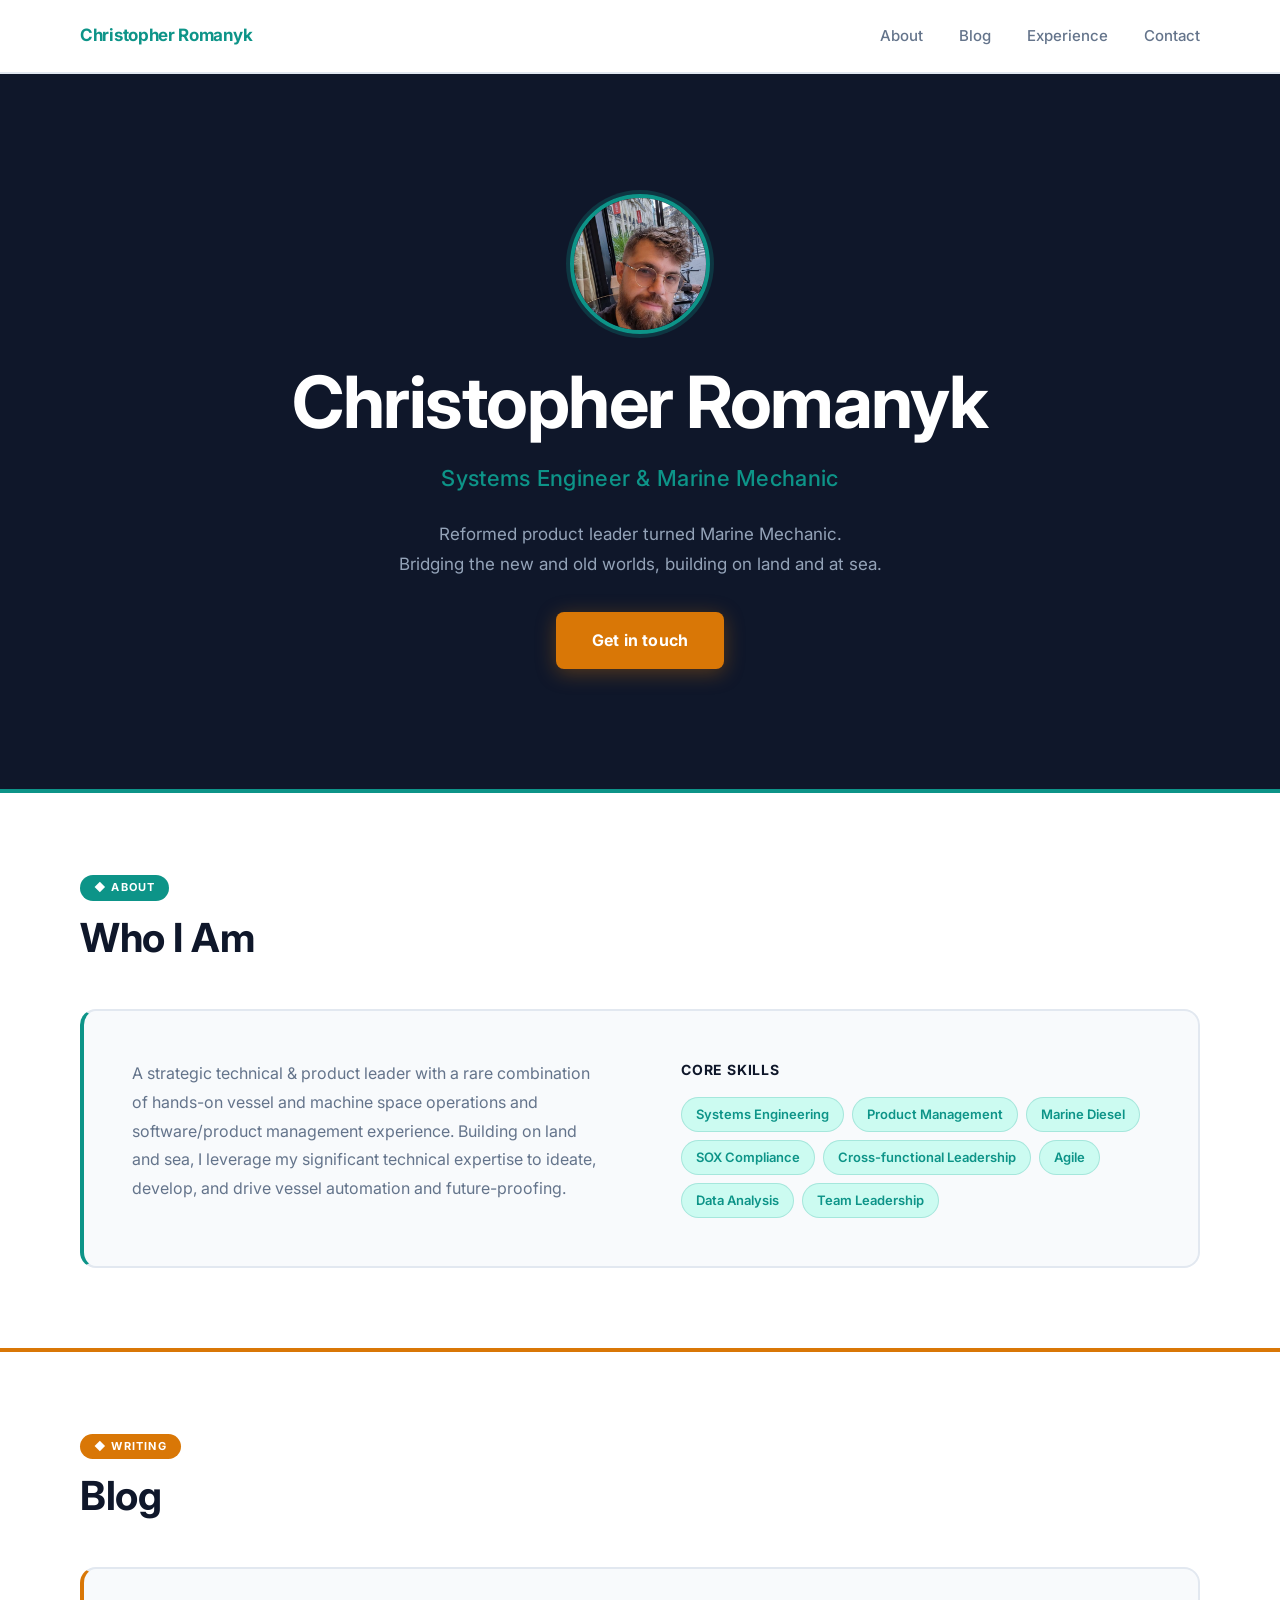
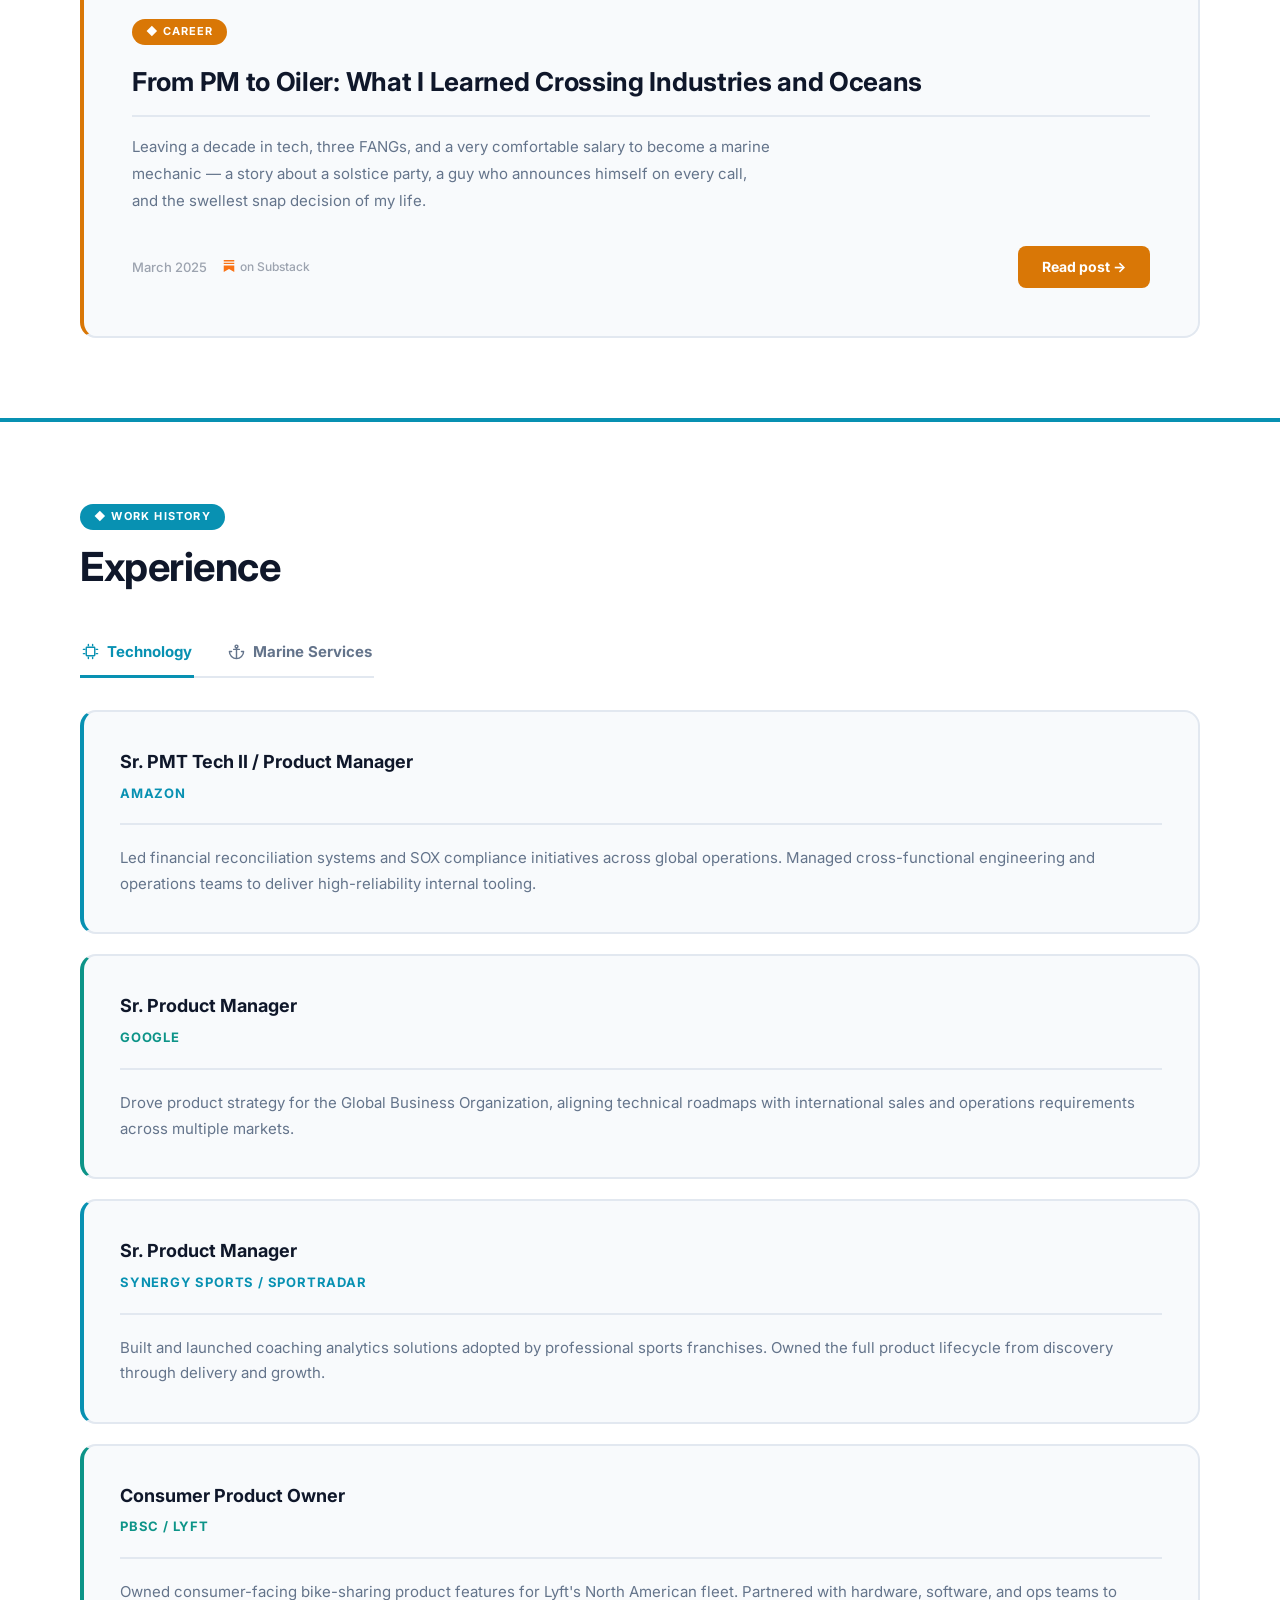
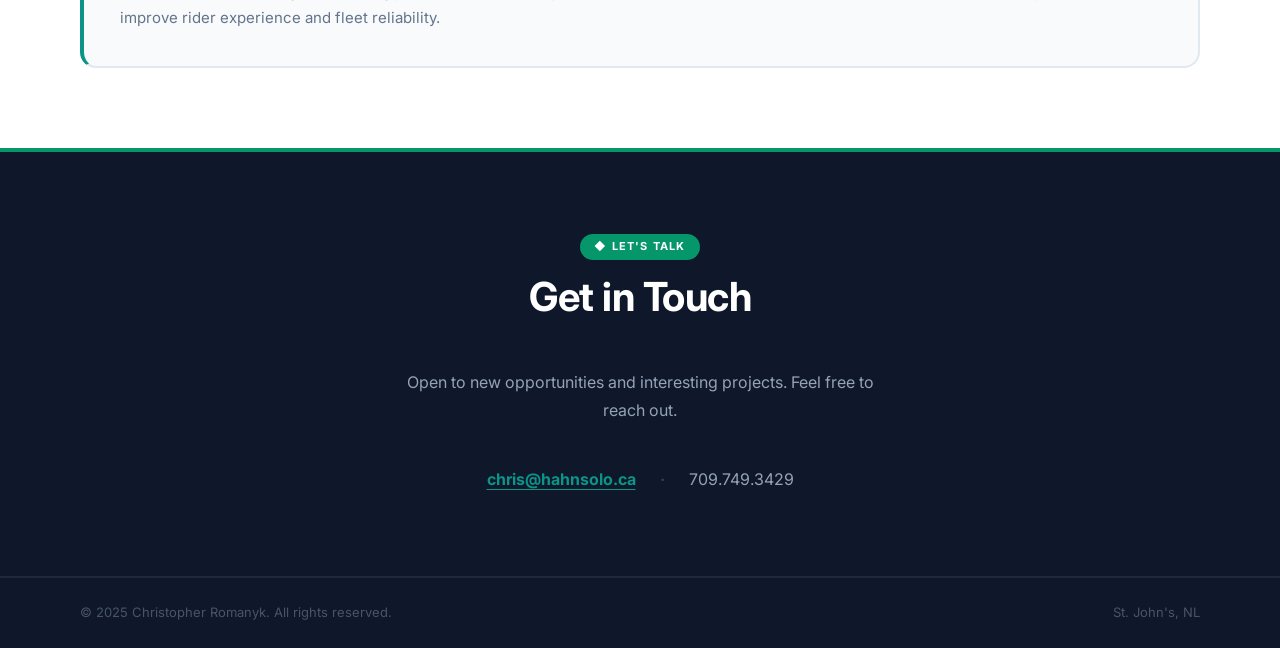
==== commit ae3939df: "Experience: add real marine roles; drop GBO from Google title" ====
--- a/index.html
+++ b/index.html
@@ -219,7 +219,7 @@
         </article>
         <article class="card">
           <p class="card-role">Sr. Product Manager</p>
-          <p class="card-company">Google &#8212; Global Business Organization</p>
+          <p class="card-company">Google</p>
           <div class="card-divider"></div>
           <p class="card-desc">Drove product strategy for the Global Business Organization, aligning technical roadmaps with international sales and operations requirements across multiple markets.</p>
         </article>
@@ -239,16 +239,22 @@
 
       <div class="cards exp-group" id="panel-marine" role="tabpanel" aria-labelledby="tab-marine" data-group="marine" hidden>
         <article class="card">
-          <p class="card-role">Oiler / Marine Mechanic</p>
-          <p class="card-company">MV Legionnaire &#8212; Provincial Ferry Services</p>
-          <div class="card-divider"></div>
-          <p class="card-desc">Placeholder &#8212; engine-room operations, watchkeeping, and maintenance aboard an ice-class Ro-Pax ferry. Replace with your real role details.</p>
-        </article>
-        <article class="card">
-          <p class="card-role">Marine Role Title</p>
-          <p class="card-company">Vessel / Employer</p>
-          <div class="card-divider"></div>
-          <p class="card-desc">Placeholder &#8212; add a second marine position here, or remove this card.</p>
+          <p class="card-role">Engine &#8212; MA / ERR</p>
+          <p class="card-company">SIU</p>
+          <div class="card-divider"></div>
+          <p class="card-desc">Active Quebec hall member taking relief MA/ERR job calls. Support engineers and engine crew through light-to-heavy maintenance, and work independently in the engine room managing tank and equipment fuel levels while handling organization and housekeeping as required.</p>
+        </article>
+        <article class="card">
+          <p class="card-role">Relief Oiler / Engine Cadet</p>
+          <p class="card-company"><a href="https://www.gov.nl.ca/ti/ferryservices/" target="_blank" rel="noopener" style="color:inherit;text-decoration:underline;text-underline-offset:2px;">NL Marine Services &#8212; Transportation &amp; Infrastructure</a></p>
+          <div class="card-divider"></div>
+          <p class="card-desc">Completed cadetship and sea-time requirements toward my ERR ticket. Since then, I've maintained relief/casual employment as an Oiler across various regional ferries.</p>
+        </article>
+        <article class="card">
+          <p class="card-role">Ordinary Seaman (OS)</p>
+          <p class="card-company">MSC</p>
+          <div class="card-divider"></div>
+          <p class="card-desc">Worked on deck performing general deck duties, including assisting with cargo operations, line handling, maintenance (painting and chipping), and other duties as required.</p>
         </article>
       </div>
     </div>
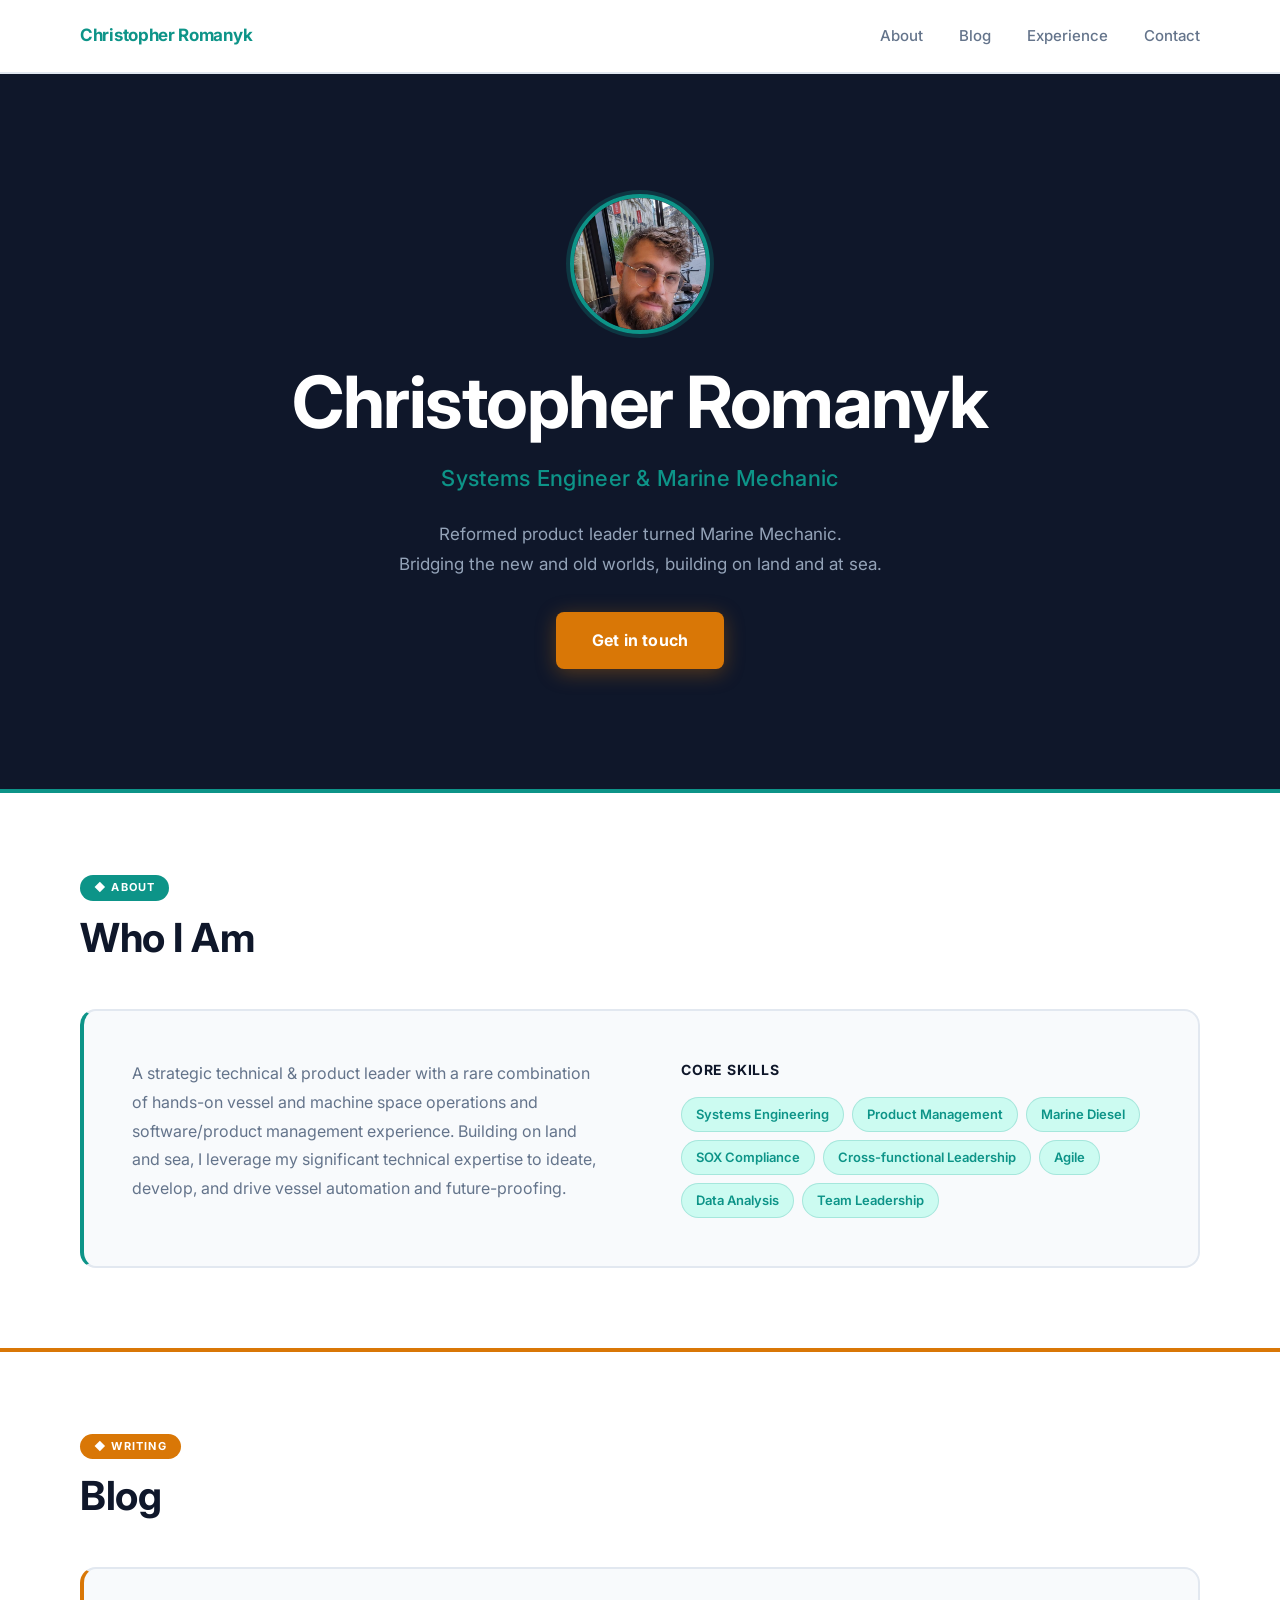
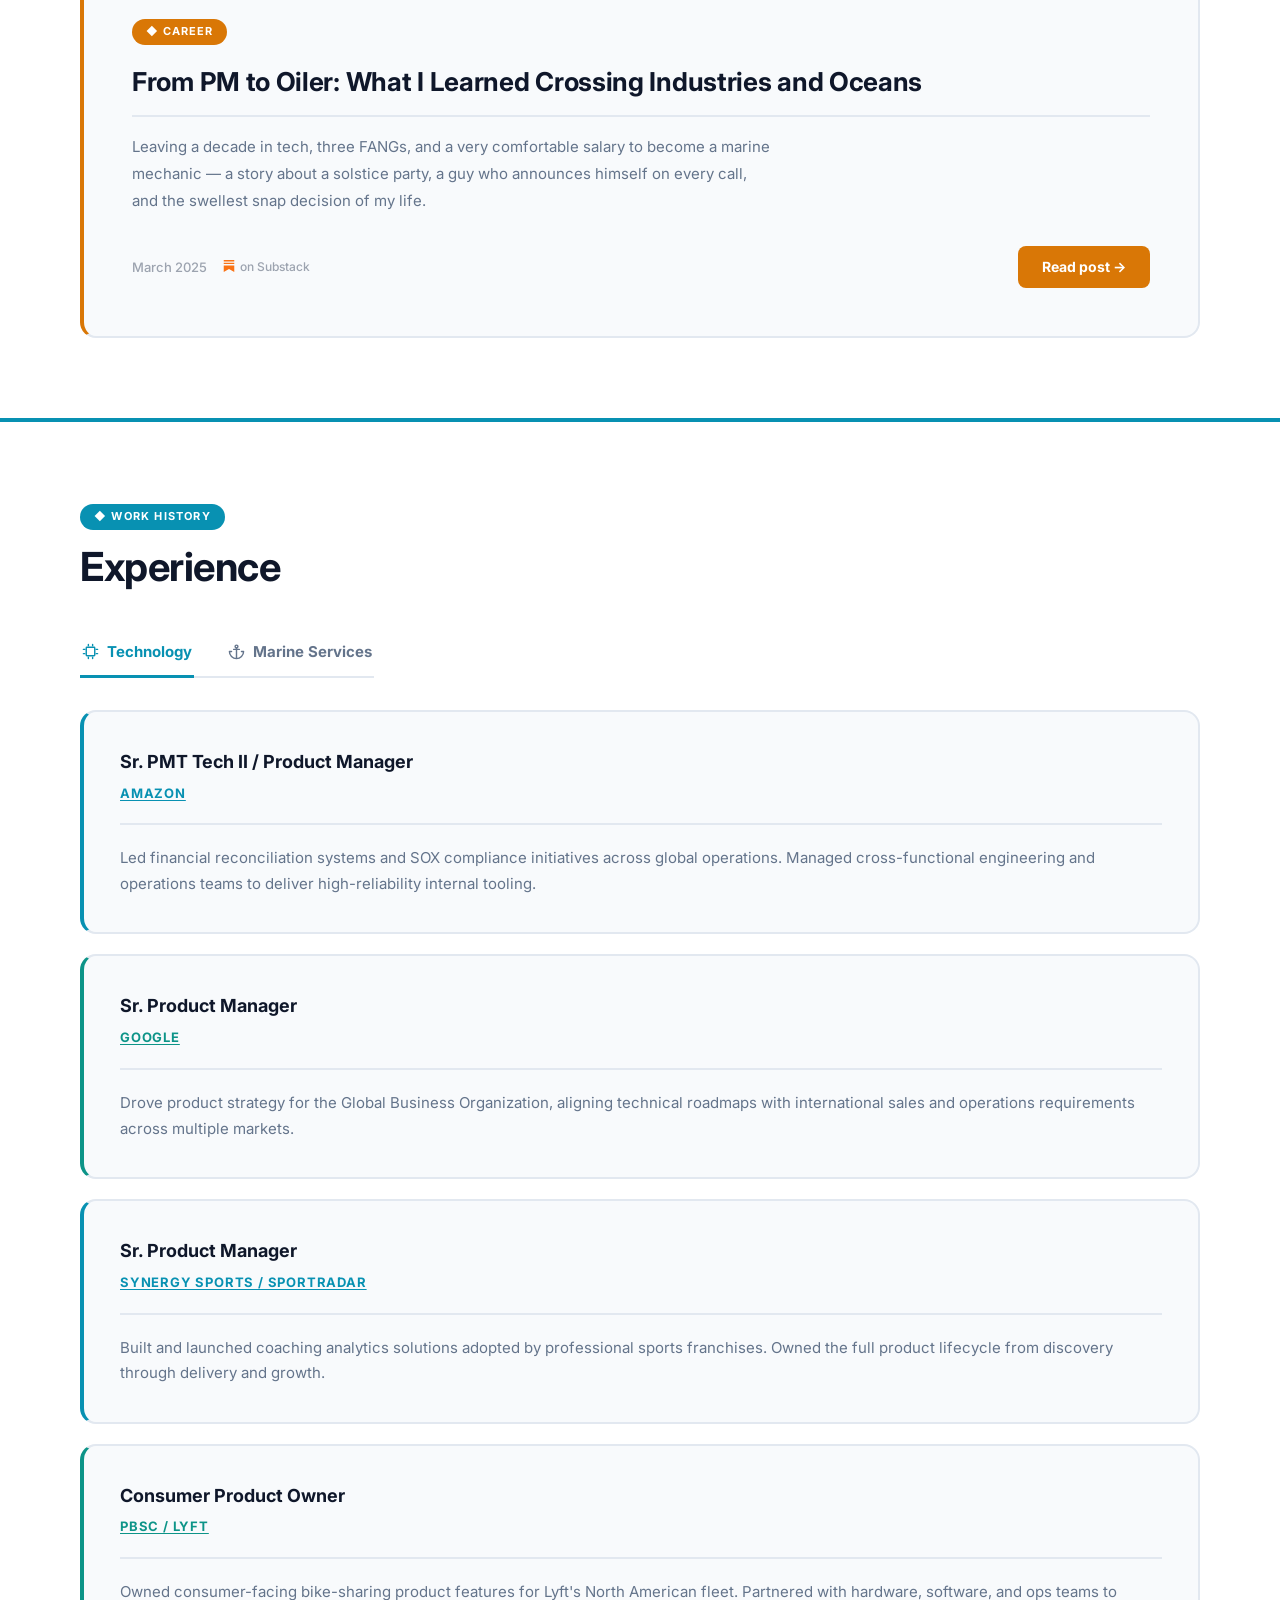
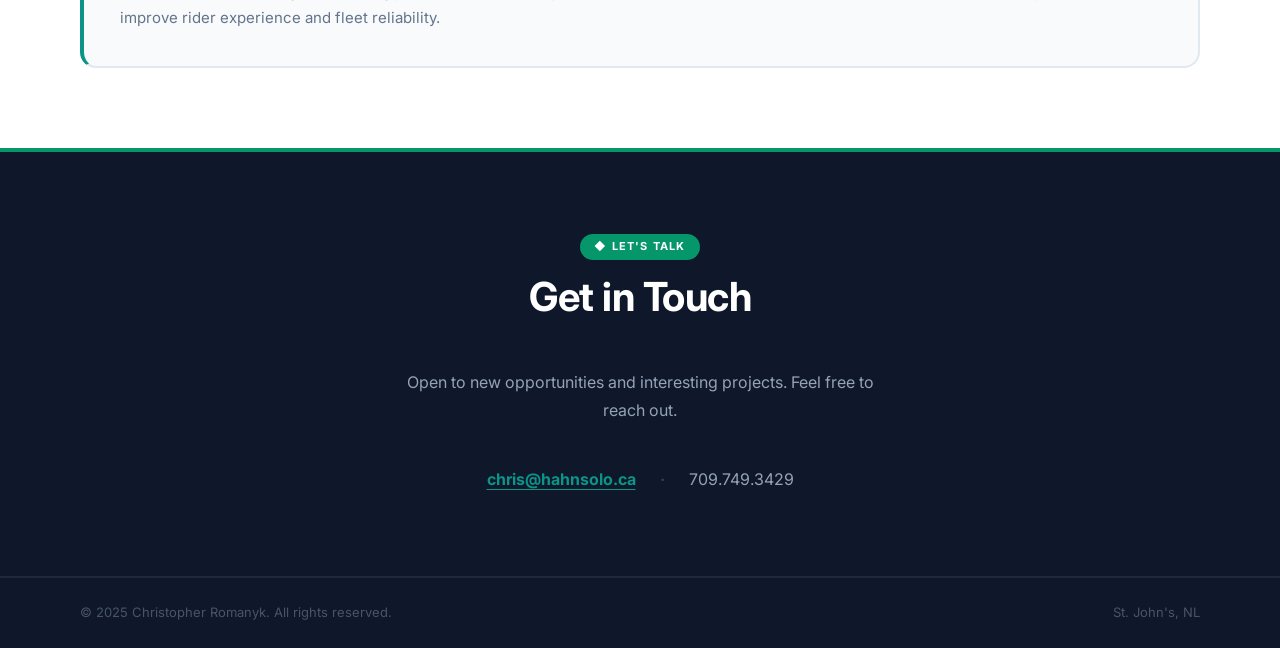
==== commit 8ea307c8: "Experience: link all company names to their sites" ====
--- a/index.html
+++ b/index.html
@@ -213,25 +213,25 @@
       <div class="cards exp-group" id="panel-tech" role="tabpanel" aria-labelledby="tab-tech" data-group="tech">
         <article class="card">
           <p class="card-role">Sr. PMT Tech II / Product Manager</p>
-          <p class="card-company">Amazon</p>
+          <p class="card-company"><a href="https://www.amazon.ca/gp/help/customer/display.html?nodeId=200127470" target="_blank" rel="noopener" style="color:inherit;text-decoration:underline;text-underline-offset:2px;">Amazon</a></p>
           <div class="card-divider"></div>
           <p class="card-desc">Led financial reconciliation systems and SOX compliance initiatives across global operations. Managed cross-functional engineering and operations teams to deliver high-reliability internal tooling.</p>
         </article>
         <article class="card">
           <p class="card-role">Sr. Product Manager</p>
-          <p class="card-company">Google</p>
+          <p class="card-company"><a href="https://www.google.com/" target="_blank" rel="noopener" style="color:inherit;text-decoration:underline;text-underline-offset:2px;">Google</a></p>
           <div class="card-divider"></div>
           <p class="card-desc">Drove product strategy for the Global Business Organization, aligning technical roadmaps with international sales and operations requirements across multiple markets.</p>
         </article>
         <article class="card">
           <p class="card-role">Sr. Product Manager</p>
-          <p class="card-company">Synergy Sports / SportRadar</p>
+          <p class="card-company"><a href="https://sportradar.com/" target="_blank" rel="noopener" style="color:inherit;text-decoration:underline;text-underline-offset:2px;">Synergy Sports / SportRadar</a></p>
           <div class="card-divider"></div>
           <p class="card-desc">Built and launched coaching analytics solutions adopted by professional sports franchises. Owned the full product lifecycle from discovery through delivery and growth.</p>
         </article>
         <article class="card">
           <p class="card-role">Consumer Product Owner</p>
-          <p class="card-company">PBSC / Lyft</p>
+          <p class="card-company"><a href="https://lyfturbansolutions.com/" target="_blank" rel="noopener" style="color:inherit;text-decoration:underline;text-underline-offset:2px;">PBSC / Lyft</a></p>
           <div class="card-divider"></div>
           <p class="card-desc">Owned consumer-facing bike-sharing product features for Lyft's North American fleet. Partnered with hardware, software, and ops teams to improve rider experience and fleet reliability.</p>
         </article>
@@ -240,7 +240,7 @@
       <div class="cards exp-group" id="panel-marine" role="tabpanel" aria-labelledby="tab-marine" data-group="marine" hidden>
         <article class="card">
           <p class="card-role">Engine &#8212; MA / ERR</p>
-          <p class="card-company">SIU</p>
+          <p class="card-company"><a href="https://seafarers.ca/" target="_blank" rel="noopener" style="color:inherit;text-decoration:underline;text-underline-offset:2px;">SIU</a></p>
           <div class="card-divider"></div>
           <p class="card-desc">Active Quebec hall member taking relief MA/ERR job calls. Support engineers and engine crew through light-to-heavy maintenance, and work independently in the engine room managing tank and equipment fuel levels while handling organization and housekeeping as required.</p>
         </article>
@@ -248,11 +248,11 @@
           <p class="card-role">Relief Oiler / Engine Cadet</p>
           <p class="card-company"><a href="https://www.gov.nl.ca/ti/ferryservices/" target="_blank" rel="noopener" style="color:inherit;text-decoration:underline;text-underline-offset:2px;">NL Marine Services &#8212; Transportation &amp; Infrastructure</a></p>
           <div class="card-divider"></div>
-          <p class="card-desc">Completed cadetship and sea-time requirements toward my ERR ticket. Since then, I've maintained relief/casual employment as an Oiler across various regional ferries.</p>
+          <p class="card-desc">Completed cadetship and sea-time requirements toward my ERR ticket. Post-cadetship, I've maintained relief/casual employment as an Oiler across various ferry runs.</p>
         </article>
         <article class="card">
           <p class="card-role">Ordinary Seaman (OS)</p>
-          <p class="card-company">MSC</p>
+          <p class="card-company"><a href="https://www.msc.com/" target="_blank" rel="noopener" style="color:inherit;text-decoration:underline;text-underline-offset:2px;">MSC</a></p>
           <div class="card-divider"></div>
           <p class="card-desc">Worked on deck performing general deck duties, including assisting with cargo operations, line handling, maintenance (painting and chipping), and other duties as required.</p>
         </article>
